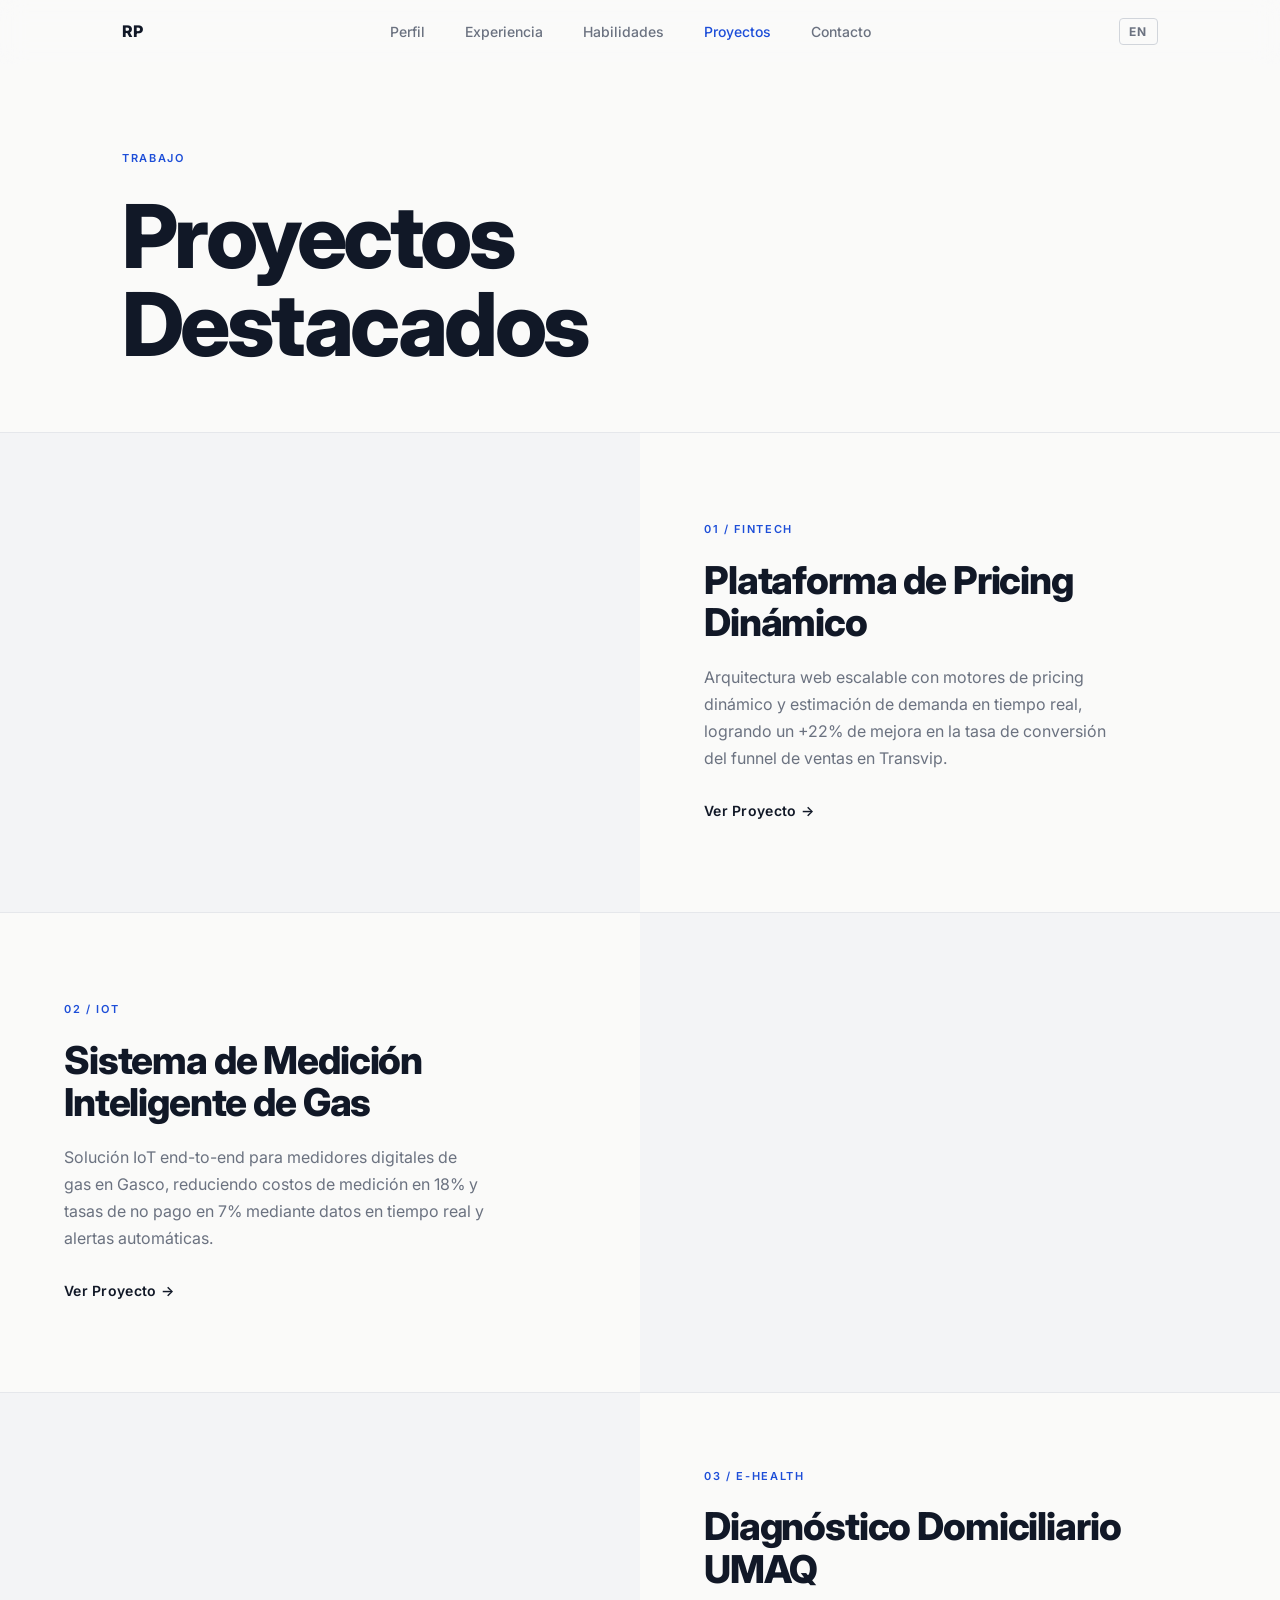
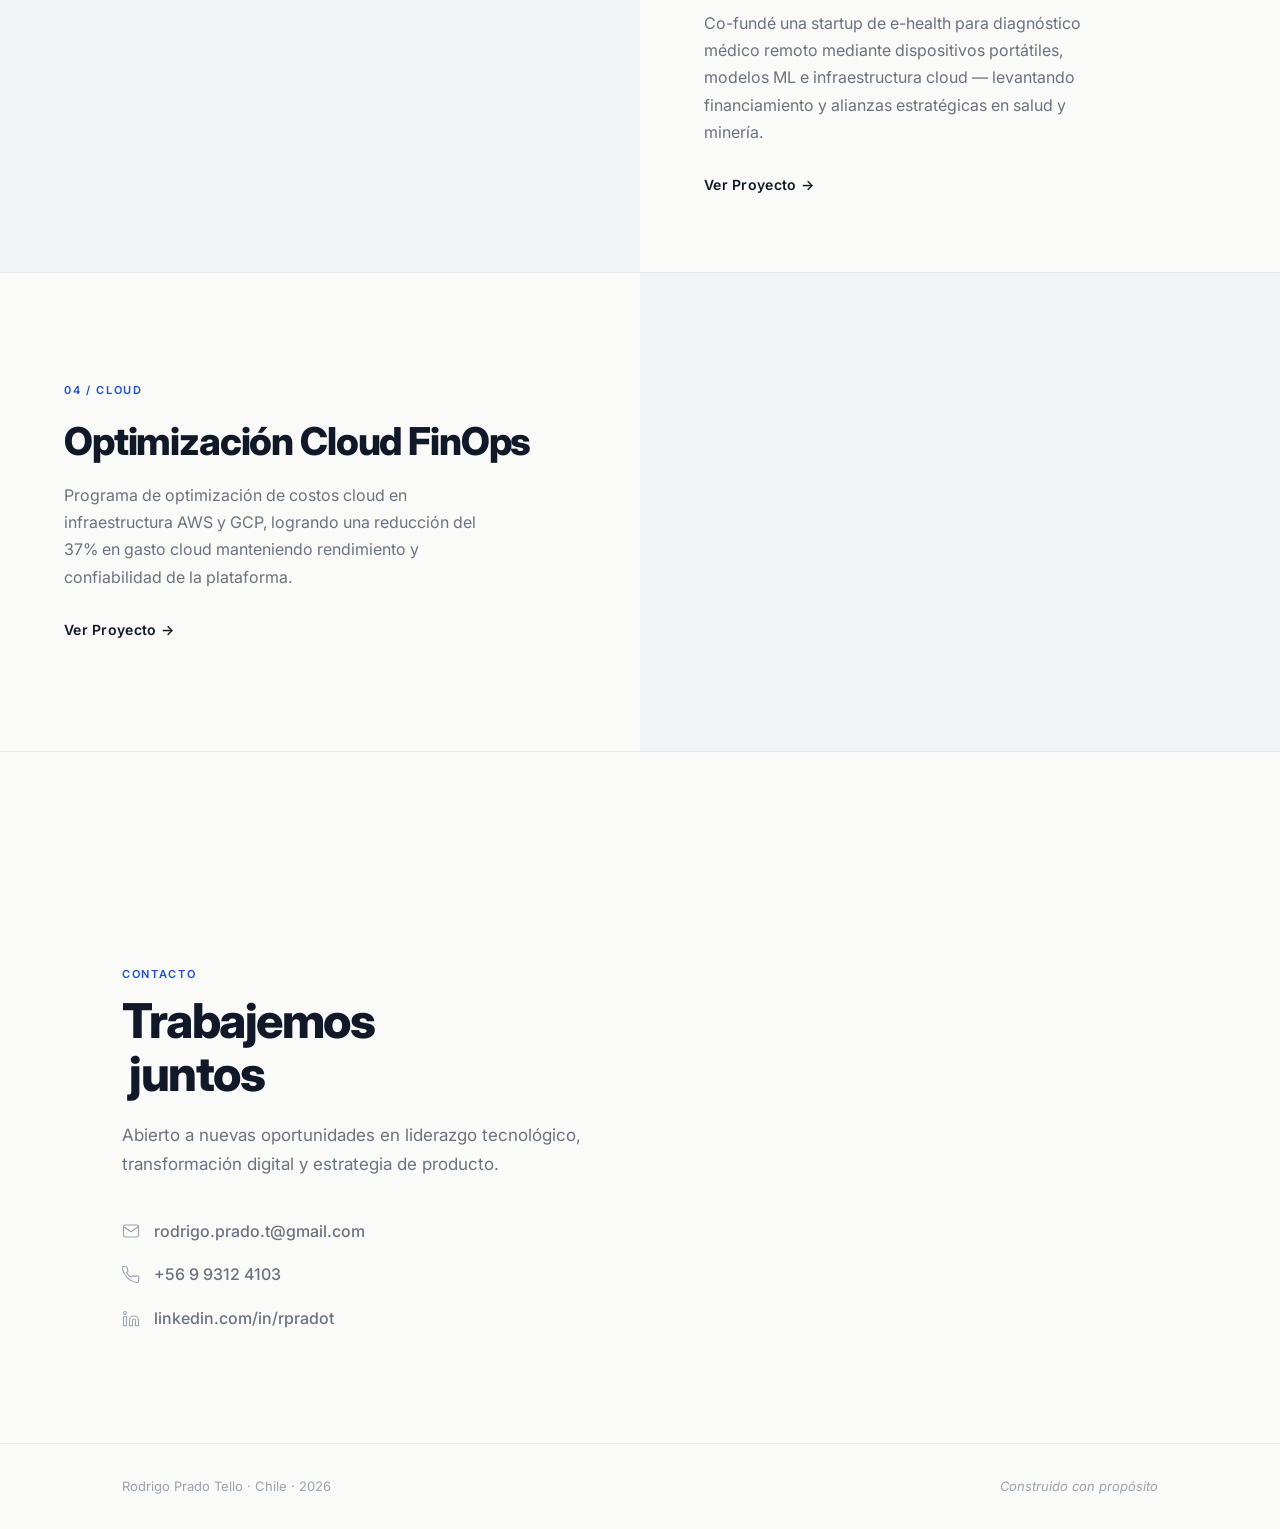
==== projects.html @ a09c3384 "Add proyecto_ruteo image to Dynamic Pricing Platform project Co-Authored-By: Claude Sonnet 4.6 <nore" ====
<!DOCTYPE html>
<html lang="es" data-lang="es">
<head>
  <meta charset="UTF-8" />
  <meta name="viewport" content="width=device-width, initial-scale=1.0" />
  <title>Projects — Rodrigo Prado</title>
  <meta name="description" content="Selected technology projects by Rodrigo Prado — CTO & Technology Leader." />
  <link rel="preconnect" href="https://fonts.googleapis.com" />
  <link rel="preconnect" href="https://fonts.gstatic.com" crossorigin />
  <link href="https://fonts.googleapis.com/css2?family=Inter:wght@300;400;500;600;700;800&display=swap" rel="stylesheet" />
  <link rel="stylesheet" href="style.css?v=2" />
</head>
<body>

  <!-- ── NAV ─────────────────────────────────────────────── -->
  <nav class="nav" id="nav">
    <div class="nav__inner">
      <a href="index.html" class="nav__logo">RP</a>
      <ul class="nav__links" id="navLinks">
        <li><a href="index.html#about"      class="nav__link t" data-key="nav_about">Perfil</a></li>
        <li><a href="index.html#experience" class="nav__link t" data-key="nav_exp">Experiencia</a></li>
        <li><a href="index.html#skills"     class="nav__link t" data-key="nav_skills">Habilidades</a></li>
        <li><a href="projects.html"         class="nav__link nav__link--active t" data-key="nav_projects">Proyectos</a></li>
        <li><a href="index.html#contact"    class="nav__link t" data-key="nav_contact">Contacto</a></li>
      </ul>
      <div class="nav__right">
        <button class="lang-toggle" id="langToggle" aria-label="Toggle language">ES</button>
        <button class="nav__burger" id="navBurger" aria-label="Menu" aria-expanded="false">
          <span></span><span></span><span></span>
        </button>
      </div>
    </div>
  </nav>

  <!-- ── PROJECTS HERO ────────────────────────────────────── -->
  <section class="projects-hero">
    <div class="container">
      <span class="section__label t" data-key="projects_label">Work</span>
      <h1 class="projects-hero__title t" data-key="projects_title">Selected<br>Projects</h1>
    </div>
  </section>

  <!-- ── PROJECTS LIST ─────────────────────────────────────── -->
  <section class="projects-list">

    <article class="project-item fade-in">
      <div class="project-item__image" style="background-image:url('proyecto_ruteo.jpg');background-size:cover;background-position:center;" aria-hidden="true"></div>
      <div class="project-item__content">
        <span class="project-item__meta">01 / <span class="t" data-key="proj1_cat">FINTECH</span></span>
        <h2 class="project-item__title t" data-key="proj1_title">Dynamic Pricing Platform</h2>
        <p class="project-item__desc t" data-key="proj1_desc">Scalable web architecture with real-time dynamic pricing and demand estimation engines, achieving a +22% improvement in sales funnel conversion at Transvip.</p>
        <a href="#" class="project-item__link t" data-key="proj_view">View Project →</a>
      </div>
    </article>

    <article class="project-item project-item--reverse fade-in">
      <div class="project-item__content">
        <span class="project-item__meta">02 / <span class="t" data-key="proj2_cat">IOT</span></span>
        <h2 class="project-item__title t" data-key="proj2_title">Smart Gas Metering System</h2>
        <p class="project-item__desc t" data-key="proj2_desc">End-to-end IoT solution for digital gas meters at Gasco, reducing measurement costs by 18% and non-payment rates by 7% through real-time data and automated alerting.</p>
        <a href="#" class="project-item__link t" data-key="proj_view">View Project →</a>
      </div>
      <div class="project-item__image" aria-hidden="true"></div>
    </article>

    <article class="project-item fade-in">
      <div class="project-item__image" aria-hidden="true"></div>
      <div class="project-item__content">
        <span class="project-item__meta">03 / <span class="t" data-key="proj3_cat">E-HEALTH</span></span>
        <h2 class="project-item__title t" data-key="proj3_title">UMAQ Home Diagnostics</h2>
        <p class="project-item__desc t" data-key="proj3_desc">Co-founded an e-health startup enabling remote medical diagnosis via portable devices, ML models, and cloud infrastructure — securing funding and strategic alliances in healthcare and mining.</p>
        <a href="#" class="project-item__link t" data-key="proj_view">View Project →</a>
      </div>
    </article>

    <article class="project-item project-item--reverse fade-in">
      <div class="project-item__content">
        <span class="project-item__meta">04 / <span class="t" data-key="proj4_cat">CLOUD</span></span>
        <h2 class="project-item__title t" data-key="proj4_title">FinOps Cloud Optimization</h2>
        <p class="project-item__desc t" data-key="proj4_desc">Cross-cloud cost optimization program across AWS and GCP infrastructure, delivering a 37% reduction in cloud spend while maintaining platform performance and reliability.</p>
        <a href="#" class="project-item__link t" data-key="proj_view">View Project →</a>
      </div>
      <div class="project-item__image" aria-hidden="true"></div>
    </article>

  </section>

  <!-- ── CONTACT CTA ────────────────────────────────────────── -->
  <section class="section contact" id="contact">
    <div class="container">
      <div class="contact__inner fade-in">
        <span class="section__label t" data-key="contact_label">Get in touch</span>
        <h2 class="section__title contact__title t" data-key="contact_title">Let's work<br>together</h2>
        <p class="contact__sub t" data-key="contact_sub">
          Open to new opportunities in technology leadership,<br>digital transformation, and product strategy.
        </p>
        <div class="contact__links">
          <a href="mailto:rodrigo.prado.t@gmail.com" class="contact__link">
            <svg xmlns="http://www.w3.org/2000/svg" viewBox="0 0 24 24" fill="none" stroke="currentColor" stroke-width="1.5" stroke-linecap="round" stroke-linejoin="round" aria-hidden="true"><path d="M4 4h16c1.1 0 2 .9 2 2v12c0 1.1-.9 2-2 2H4c-1.1 0-2-.9-2-2V6c0-1.1.9-2 2-2z"/><polyline points="22,6 12,13 2,6"/></svg>
            rodrigo.prado.t@gmail.com
          </a>
          <a href="tel:+56993124103" class="contact__link">
            <svg xmlns="http://www.w3.org/2000/svg" viewBox="0 0 24 24" fill="none" stroke="currentColor" stroke-width="1.5" stroke-linecap="round" stroke-linejoin="round" aria-hidden="true"><path d="M22 16.92v3a2 2 0 01-2.18 2 19.79 19.79 0 01-8.63-3.07A19.5 19.5 0 013.07 9.81a19.79 19.79 0 01-3.07-8.67A2 2 0 012 1h3a2 2 0 012 1.72c.127.96.361 1.903.7 2.81a2 2 0 01-.45 2.11L6.09 8.91a16 16 0 006 6l1.27-1.27a2 2 0 012.11-.45c.907.339 1.85.573 2.81.7A2 2 0 0122 16.92z"/></svg>
            +56 9 9312 4103
          </a>
          <a href="https://cl.linkedin.com/in/rpradot/" target="_blank" rel="noopener" class="contact__link">
            <svg xmlns="http://www.w3.org/2000/svg" viewBox="0 0 24 24" fill="none" stroke="currentColor" stroke-width="1.5" stroke-linecap="round" stroke-linejoin="round" aria-hidden="true"><path d="M16 8a6 6 0 016 6v7h-4v-7a2 2 0 00-2-2 2 2 0 00-2 2v7h-4v-7a6 6 0 016-6z"/><rect x="2" y="9" width="4" height="12"/><circle cx="4" cy="4" r="2"/></svg>
            linkedin.com/in/rpradot
          </a>
        </div>
      </div>
    </div>
  </section>

  <!-- ── FOOTER ────────────────────────────────────────────── -->
  <footer class="footer">
    <div class="container footer__inner">
      <span>Rodrigo Prado Tello &middot; Chile &middot; <span id="year"></span></span>
      <span class="footer__built t" data-key="footer_built">Built with purpose</span>
    </div>
  </footer>

  <script src="main.js"></script>
</body>
</html>
---- style.css ----
/* ─── RESET & BASE ───────────────────────────────────────── */
*,
*::before,
*::after {
  box-sizing: border-box;
  margin: 0;
  padding: 0;
}

:root {
  --bg: #FAFAF9;
  --bg-alt: #F3F4F6;
  --white: #FFFFFF;
  --text: #111827;
  --text-muted: #6B7280;
  --text-light: #9CA3AF;
  --accent: #1D4ED8;
  --accent-light: #EFF6FF;
  --border: #E5E7EB;
  --border-dark: #D1D5DB;

  --font: 'Inter', system-ui, -apple-system, sans-serif;
  --nav-h: 64px;

  --ease: cubic-bezier(0.4, 0, 0.2, 1);
}

html {
  scroll-behavior: smooth;
  font-size: 16px;
}

body {
  font-family: var(--font);
  background: var(--bg);
  color: var(--text);
  line-height: 1.6;
  -webkit-font-smoothing: antialiased;
  overflow-x: hidden;
}

a {
  text-decoration: none;
  color: inherit;
}

ul {
  list-style: none;
}

img {
  display: block;
  max-width: 100%;
}

/* ─── TYPOGRAPHY ─────────────────────────────────────────── */
.section__label {
  display: inline-block;
  font-size: 0.6875rem;
  font-weight: 600;
  letter-spacing: 0.15em;
  text-transform: uppercase;
  color: var(--accent);
  margin-bottom: 0.75rem;
}

.section__title {
  font-size: clamp(2rem, 4vw, 3rem);
  font-weight: 800;
  line-height: 1.1;
  letter-spacing: -0.03em;
  color: var(--text);
}

.section__header {
  margin-bottom: 4rem;
}

/* ─── LAYOUT ─────────────────────────────────────────────── */
.container {
  max-width: 1100px;
  margin: 0 auto;
  padding: 0 2rem;
}

.section {
  padding: 7rem 0;
}

/* ─── NAV ────────────────────────────────────────────────── */
.nav {
  position: fixed;
  top: 0;
  left: 0;
  right: 0;
  z-index: 100;
  height: var(--nav-h);
  background: rgba(250, 250, 249, 0.85);
  backdrop-filter: blur(12px);
  -webkit-backdrop-filter: blur(12px);
  border-bottom: 1px solid transparent;
  transition: border-color 0.3s var(--ease), box-shadow 0.3s var(--ease);
}

.nav.scrolled {
  border-color: var(--border);
  box-shadow: 0 1px 16px rgba(0, 0, 0, 0.05);
}

.nav__inner {
  max-width: 1100px;
  margin: 0 auto;
  padding: 0 2rem;
  height: 100%;
  display: flex;
  align-items: center;
  justify-content: space-between;
  gap: 2rem;
}

.nav__logo {
  font-size: 1rem;
  font-weight: 800;
  letter-spacing: -0.02em;
  color: var(--text);
  flex-shrink: 0;
}

.nav__links {
  display: flex;
  align-items: center;
  gap: 2.5rem;
}

.nav__link {
  font-size: 0.875rem;
  font-weight: 500;
  color: var(--text-muted);
  transition: color 0.2s;
  position: relative;
}

.nav__link::after {
  content: '';
  position: absolute;
  bottom: -2px;
  left: 0;
  right: 0;
  height: 1.5px;
  background: var(--accent);
  transform: scaleX(0);
  transform-origin: left;
  transition: transform 0.25s var(--ease);
}

.nav__link:hover {
  color: var(--text);
}

.nav__link:hover::after {
  transform: scaleX(1);
}

.nav__right {
  display: flex;
  align-items: center;
  gap: 0.75rem;
  flex-shrink: 0;
}

.lang-toggle {
  font-family: var(--font);
  font-size: 0.75rem;
  font-weight: 700;
  letter-spacing: 0.08em;
  color: var(--text-muted);
  background: none;
  border: 1.5px solid var(--border-dark);
  border-radius: 4px;
  padding: 0.3rem 0.6rem;
  cursor: pointer;
  transition: all 0.2s;
}

.lang-toggle:hover {
  color: var(--accent);
  border-color: var(--accent);
  background: var(--accent-light);
}

.nav__burger {
  display: none;
  flex-direction: column;
  justify-content: center;
  gap: 5px;
  width: 32px;
  height: 32px;
  background: none;
  border: none;
  cursor: pointer;
  padding: 4px;
}

.nav__burger span {
  display: block;
  height: 1.5px;
  background: var(--text);
  border-radius: 2px;
  transition: all 0.25s var(--ease);
}

.nav__burger.open span:nth-child(1) {
  transform: translateY(6.5px) rotate(45deg);
}

.nav__burger.open span:nth-child(2) {
  opacity: 0;
  transform: scaleX(0);
}

.nav__burger.open span:nth-child(3) {
  transform: translateY(-6.5px) rotate(-45deg);
}

/* ─── HERO ───────────────────────────────────────────────── */
.hero {
  min-height: 100dvh;
  display: flex;
  flex-direction: column;
  justify-content: center;
  padding: calc(var(--nav-h) + 4rem) 2rem 4rem;
  max-width: 1100px;
  margin: 0 auto;
  position: relative;
}

.hero__inner {
  display: grid;
  grid-template-columns: 1fr 340px;
  gap: 5rem;
  align-items: start;
  width: 100%;
}

.hero__photo {
  animation: fadeUp 0.8s var(--ease) 0.15s both;
}

.hero__photo img {
  width: 100%;
  aspect-ratio: 3 / 4;
  object-fit: cover;
  border-radius: 4px;
  box-shadow: 0 24px 56px rgba(0, 0, 0, 0.10), 0 4px 16px rgba(0, 0, 0, 0.06);
  border: 1px solid rgba(0, 0, 0, 0.06);
}

.hero__eyebrow {
  font-size: 0.75rem;
  font-weight: 600;
  letter-spacing: 0.15em;
  text-transform: uppercase;
  color: var(--text-muted);
  margin-bottom: 1.5rem;
  animation: fadeUp 0.8s var(--ease) 0.1s both;
}

.hero__name {
  font-size: clamp(4rem, 12vw, 9rem);
  font-weight: 800;
  line-height: 0.92;
  letter-spacing: -0.04em;
  color: var(--text);
  margin-bottom: 1.75rem;
  animation: fadeUp 0.8s var(--ease) 0.2s both;
}

.hero__subtitle {
  font-size: clamp(1rem, 2vw, 1.25rem);
  font-weight: 400;
  color: var(--text-muted);
  margin-bottom: 1.75rem;
  min-height: 1.75em;
  animation: fadeUp 0.8s var(--ease) 0.3s both;
}

.cursor {
  display: inline-block;
  color: var(--accent);
  animation: blink 1s step-end infinite;
  font-weight: 300;
}

.hero__bio {
  max-width: 560px;
  font-size: 1.0625rem;
  line-height: 1.7;
  color: var(--text-muted);
  margin-bottom: 2.5rem;
  animation: fadeUp 0.8s var(--ease) 0.4s both;
}

.hero__ctas {
  display: flex;
  gap: 1rem;
  flex-wrap: wrap;
  animation: fadeUp 0.8s var(--ease) 0.5s both;
}

.hero__scroll {
  position: absolute;
  bottom: 2.5rem;
  left: 0;
  display: flex;
  flex-direction: column;
  align-items: center;
  gap: 0.5rem;
  animation: fadeUp 0.8s var(--ease) 0.8s both;
}

.hero__scroll-line {
  width: 1px;
  height: 60px;
  background: linear-gradient(to bottom, var(--border-dark), transparent);
}

/* ─── BUTTONS ────────────────────────────────────────────── */
.btn {
  display: inline-flex;
  align-items: center;
  gap: 0.5rem;
  padding: 0.8125rem 1.75rem;
  border-radius: 6px;
  font-size: 0.9375rem;
  font-weight: 600;
  letter-spacing: -0.01em;
  transition: all 0.2s var(--ease);
  white-space: nowrap;
}

.btn--primary {
  background: var(--text);
  color: var(--white);
}

.btn--primary:hover {
  background: var(--accent);
  transform: translateY(-1px);
  box-shadow: 0 8px 24px rgba(29, 78, 216, 0.2);
}

.btn--secondary {
  background: transparent;
  color: var(--text);
  border: 1.5px solid var(--border-dark);
}

.btn--secondary:hover {
  border-color: var(--text);
  transform: translateY(-1px);
}

/* ─── ABOUT ──────────────────────────────────────────────── */
.about {
  background: var(--white);
}

.about .section__label {
  display: block;
  margin-bottom: 1.5rem;
}

.about__grid {
  display: grid;
  grid-template-columns: 1fr 1.6fr;
  gap: 5rem;
  align-items: start;
}

.about__text {
  font-size: 1.0625rem;
  line-height: 1.75;
  color: var(--text-muted);
  margin-bottom: 3rem;
}

.about__stats {
  display: grid;
  grid-template-columns: 1fr 1fr;
  gap: 2rem 3rem;
}

.stat__number {
  display: block;
  font-size: 2.5rem;
  font-weight: 800;
  letter-spacing: -0.04em;
  color: var(--text);
  line-height: 1;
  margin-bottom: 0.35rem;
}

.stat__label {
  font-size: 0.8125rem;
  color: var(--text-muted);
  font-weight: 500;
}

/* ─── EXPERIENCE ─────────────────────────────────────────── */
.experience {
  background: var(--bg);
}

.timeline__item {
  display: grid;
  grid-template-columns: 130px 28px 1fr;
  gap: 0 1.5rem;
  padding-bottom: 3rem;
  align-items: start;
}

.timeline__item:last-child {
  padding-bottom: 0;
}

/* The centre column — holds the dot and the connecting line */
.timeline__dot {
  display: flex;
  flex-direction: column;
  align-items: center;
  align-self: stretch;
  /* stretch to full row height */
}

/* The dot itself, aligned with the first line of the date */
.timeline__dot::before {
  content: '';
  width: 9px;
  height: 9px;
  border-radius: 50%;
  background: var(--white);
  border: 2px solid var(--border-dark);
  flex-shrink: 0;
  margin-top: 10px;
}

/* The vertical connector line below the dot */
.timeline__dot::after {
  content: '';
  flex: 1;
  width: 1px;
  background: var(--border);
  margin-top: 5px;
  /* extend through the padding-bottom of the item */
  margin-bottom: calc(-3rem - 1px);
}

.timeline__item:last-child .timeline__dot::after {
  display: none;
}

.timeline__meta {
  text-align: right;
}

.timeline__date {
  font-size: 0.75rem;
  font-weight: 600;
  line-height: 1;
  color: var(--text-light);
  letter-spacing: 0.02em;
}

.timeline__company {
  font-size: 1.125rem;
  font-weight: 700;
  color: var(--text);
  margin-bottom: 0.25rem;
  letter-spacing: -0.02em;
}

.timeline__role {
  font-size: 0.875rem;
  font-weight: 500;
  color: var(--accent);
  margin-bottom: 1rem;
}

.timeline__achievements {
  display: flex;
  flex-direction: column;
  gap: 0.5rem;
}

.timeline__achievements li {
  font-size: 0.9375rem;
  color: var(--text-muted);
  line-height: 1.6;
  padding-left: 1rem;
  position: relative;
}

.timeline__achievements li::before {
  content: '—';
  position: absolute;
  left: 0;
  color: var(--border-dark);
  font-weight: 300;
}

.timeline__achievements li strong {
  color: var(--text);
  font-weight: 600;
}

/* ─── SKILLS ─────────────────────────────────────────────── */
.skills {
  background: var(--white);
}

.skills__grid {
  display: grid;
  grid-template-columns: 1fr 1fr;
  gap: 5rem;
}

.skills__col-title {
  font-size: 0.6875rem;
  font-weight: 700;
  letter-spacing: 0.12em;
  text-transform: uppercase;
  color: var(--text-muted);
  margin-bottom: 1.5rem;
}

.skills__list {
  display: flex;
  flex-direction: column;
  gap: 0.875rem;
}

.skills__list li {
  font-size: 0.9375rem;
  color: var(--text-muted);
  padding-left: 1.25rem;
  position: relative;
  line-height: 1.5;
}

.skills__list li::before {
  content: '';
  position: absolute;
  left: 0;
  top: 0.6em;
  width: 6px;
  height: 6px;
  border-radius: 50%;
  background: var(--accent);
  opacity: 0.5;
}

.tech__badges {
  display: flex;
  flex-wrap: wrap;
  gap: 0.625rem;
  margin-bottom: 0.5rem;
}

.badge {
  display: inline-block;
  padding: 0.375rem 0.875rem;
  background: var(--accent-light);
  color: var(--accent);
  font-size: 0.8125rem;
  font-weight: 600;
  border-radius: 100px;
  letter-spacing: -0.01em;
  border: 1px solid rgba(29, 78, 216, 0.12);
  transition: all 0.2s;
}

.badge:hover {
  background: var(--accent);
  color: var(--white);
}

/* Education */
.edu__list {
  display: flex;
  flex-direction: column;
  gap: 1.5rem;
}

.edu__list li {
  display: flex;
  gap: 1.25rem;
  align-items: flex-start;
}

.edu__year {
  font-size: 0.75rem;
  font-weight: 700;
  color: var(--text-light);
  letter-spacing: 0.02em;
  flex-shrink: 0;
  padding-top: 2px;
  min-width: 32px;
}

.edu__details {
  display: flex;
  flex-direction: column;
  gap: 0.2rem;
}

.edu__deg {
  font-size: 0.9375rem;
  font-weight: 600;
  color: var(--text);
  line-height: 1.4;
}

.edu__school {
  font-size: 0.8125rem;
  color: var(--text-muted);
}

/* ─── CONTACT ────────────────────────────────────────────── */
.contact {
  background: var(--bg);
}

.contact__inner {
  max-width: 680px;
}

.contact__title {
  margin-bottom: 1.25rem;
}

[data-lang="es"] .contact__title {
  padding-left: 0.15em;
  text-indent: -0.15em;
}

.contact__sub {
  font-size: 1.0625rem;
  color: var(--text-muted);
  line-height: 1.7;
  margin-bottom: 2.5rem;
}

.contact__links {
  display: flex;
  flex-direction: column;
  gap: 1.125rem;
}

.contact__link {
  display: inline-flex;
  align-items: center;
  gap: 0.875rem;
  font-size: 1rem;
  font-weight: 500;
  color: var(--text-muted);
  transition: color 0.2s;
  width: fit-content;
}

.contact__link svg {
  width: 18px;
  height: 18px;
  flex-shrink: 0;
  color: var(--text-light);
  transition: color 0.2s;
}

.contact__link:hover {
  color: var(--text);
}

.contact__link:hover svg {
  color: var(--accent);
}

/* ─── FOOTER ─────────────────────────────────────────────── */
.footer {
  padding: 2rem 0;
  border-top: 1px solid var(--border);
}

.footer__inner {
  display: flex;
  justify-content: space-between;
  align-items: center;
  font-size: 0.8125rem;
  color: var(--text-light);
}

.footer__built {
  font-style: italic;
}

/* ─── NAV ACTIVE ─────────────────────────────────────────── */
.nav__link--active {
  color: var(--accent);
}

/* ─── PROJECTS PAGE ──────────────────────────────────────── */
.projects-hero {
  padding: calc(var(--nav-h) + 5rem) 0 4rem;
}

.projects-hero__title {
  font-size: clamp(3rem, 7vw, 5.5rem);
  font-weight: 800;
  line-height: 1.0;
  letter-spacing: -0.04em;
  color: var(--text);
  margin-top: 0.75rem;
}

.projects-list {
  padding-bottom: 6rem;
}

.project-item {
  display: grid;
  grid-template-columns: 1fr 1fr;
  gap: 0;
  border-top: 1px solid var(--border);
  min-height: 480px;
}

.project-item:last-child {
  border-bottom: 1px solid var(--border);
}


.project-item__image {
  background: var(--bg-alt);
  min-height: 360px;
}

.project-item__content {
  padding: 4rem;
  display: flex;
  flex-direction: column;
  justify-content: center;
  gap: 1.25rem;
}

.project-item__meta {
  font-size: 0.6875rem;
  font-weight: 600;
  letter-spacing: 0.15em;
  text-transform: uppercase;
  color: var(--accent);
}

.project-item__title {
  font-size: clamp(1.75rem, 3vw, 2.5rem);
  font-weight: 800;
  line-height: 1.1;
  letter-spacing: -0.03em;
  color: var(--text);
}

.project-item__desc {
  font-size: 1rem;
  color: var(--text-muted);
  line-height: 1.7;
  max-width: 42ch;
}

.project-item__link {
  display: inline-flex;
  align-items: center;
  font-size: 0.875rem;
  font-weight: 600;
  letter-spacing: 0.02em;
  color: var(--text);
  transition: color 0.2s var(--ease), gap 0.2s var(--ease);
  gap: 0.25rem;
  width: fit-content;
  margin-top: 0.5rem;
}

.project-item__link:hover {
  color: var(--accent);
}

@media (max-width: 900px) {
  .project-item {
    grid-template-columns: 1fr;
    min-height: unset;
  }

  .project-item__image {
    min-height: 260px;
    order: -1;
  }

  .project-item__content {
    padding: 2.5rem 2rem;
  }

  .projects-hero {
    padding: calc(var(--nav-h) + 3rem) 0 2.5rem;
  }
}

/* ─── ANIMATIONS ─────────────────────────────────────────── */
@keyframes fadeUp {
  from {
    opacity: 0;
    transform: translateY(20px);
  }

  to {
    opacity: 1;
    transform: translateY(0);
  }
}

@keyframes blink {

  0%,
  100% {
    opacity: 1;
  }

  50% {
    opacity: 0;
  }
}

.fade-in {
  opacity: 0;
  transform: translateY(24px);
  transition: opacity 0.7s var(--ease), transform 0.7s var(--ease);
}

.fade-in.visible {
  opacity: 1;
  transform: translateY(0);
}

/* Stagger siblings */
.about__stats .stat.visible:nth-child(1) {
  transition-delay: 0.05s;
}

.about__stats .stat.visible:nth-child(2) {
  transition-delay: 0.12s;
}

.about__stats .stat.visible:nth-child(3) {
  transition-delay: 0.19s;
}

.about__stats .stat.visible:nth-child(4) {
  transition-delay: 0.26s;
}

/* ─── RESPONSIVE ─────────────────────────────────────────── */
@media (max-width: 900px) {
  .hero__inner {
    grid-template-columns: 1fr;
    gap: 2.5rem;
  }

  .hero__photo {
    order: -1;
    display: flex;
    justify-content: center;
  }

  .hero__photo img {
    width: 140px;
    aspect-ratio: 0.8;
    border-radius: 50%;
  }

  .nav__links {
    display: none;
  }

  .nav__burger {
    display: flex;
  }

  .nav__links.open {
    display: flex;
    flex-direction: column;
    position: fixed;
    top: var(--nav-h);
    left: 0;
    right: 0;
    background: var(--bg);
    border-bottom: 1px solid var(--border);
    padding: 1.5rem 2rem 2rem;
    gap: 1.5rem;
    box-shadow: 0 8px 32px rgba(0, 0, 0, 0.06);
    z-index: 99;
  }

  .nav__link {
    font-size: 1rem;
  }

  .about__grid {
    grid-template-columns: 1fr;
    gap: 2.5rem;
  }

  .about__stats {
    grid-template-columns: 1fr 1fr;
  }

  .timeline__item {
    grid-template-columns: 20px 1fr;
    grid-template-areas:
      "dot meta"
      "dot body";
    gap: 0.25rem 1rem;
  }

  .timeline__meta {
    grid-area: meta;
    text-align: left;
    align-self: start;
  }

  /* Keep dot visible and use grid area so it spans both rows */
  .timeline__dot {
    grid-area: dot;
    display: flex;
    align-self: stretch;
  }

  /* On mobile, dot aligns with small date text — reset desktop offset */
  .timeline__dot::before {
    margin-top: 10px;
  }

  .timeline__body {
    grid-area: body;
  }

  .skills__grid {
    grid-template-columns: 1fr;
    gap: 3rem;
  }

  .section {
    padding: 5rem 0;
  }
}

@media (max-width: 580px) {
  .hero__name {
    font-size: clamp(3.5rem, 16vw, 5rem);
  }

  .hero__ctas {
    flex-direction: column;
  }

  .btn {
    width: 100%;
    justify-content: center;
  }

  .about__stats {
    grid-template-columns: 1fr 1fr;
    gap: 1.5rem;
  }

  .footer__inner {
    flex-direction: column;
    gap: 0.5rem;
    text-align: center;
  }
}
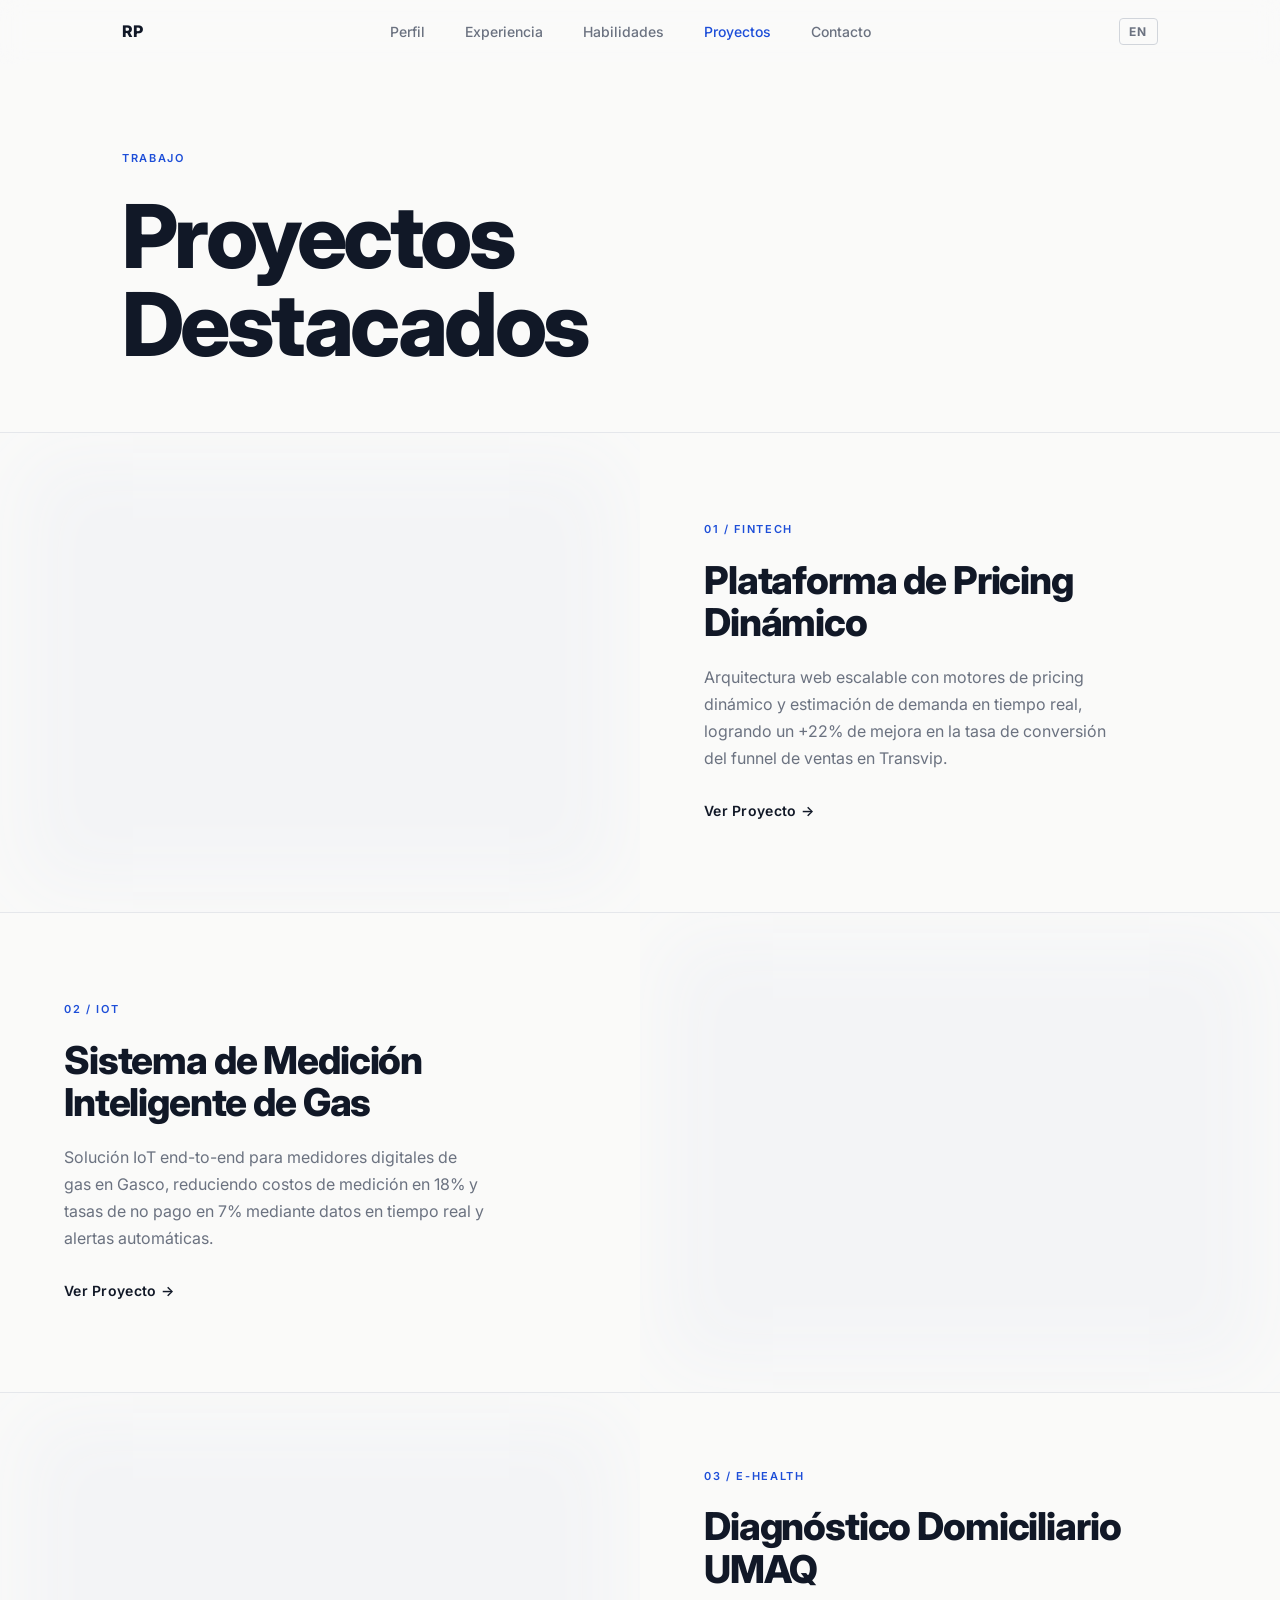
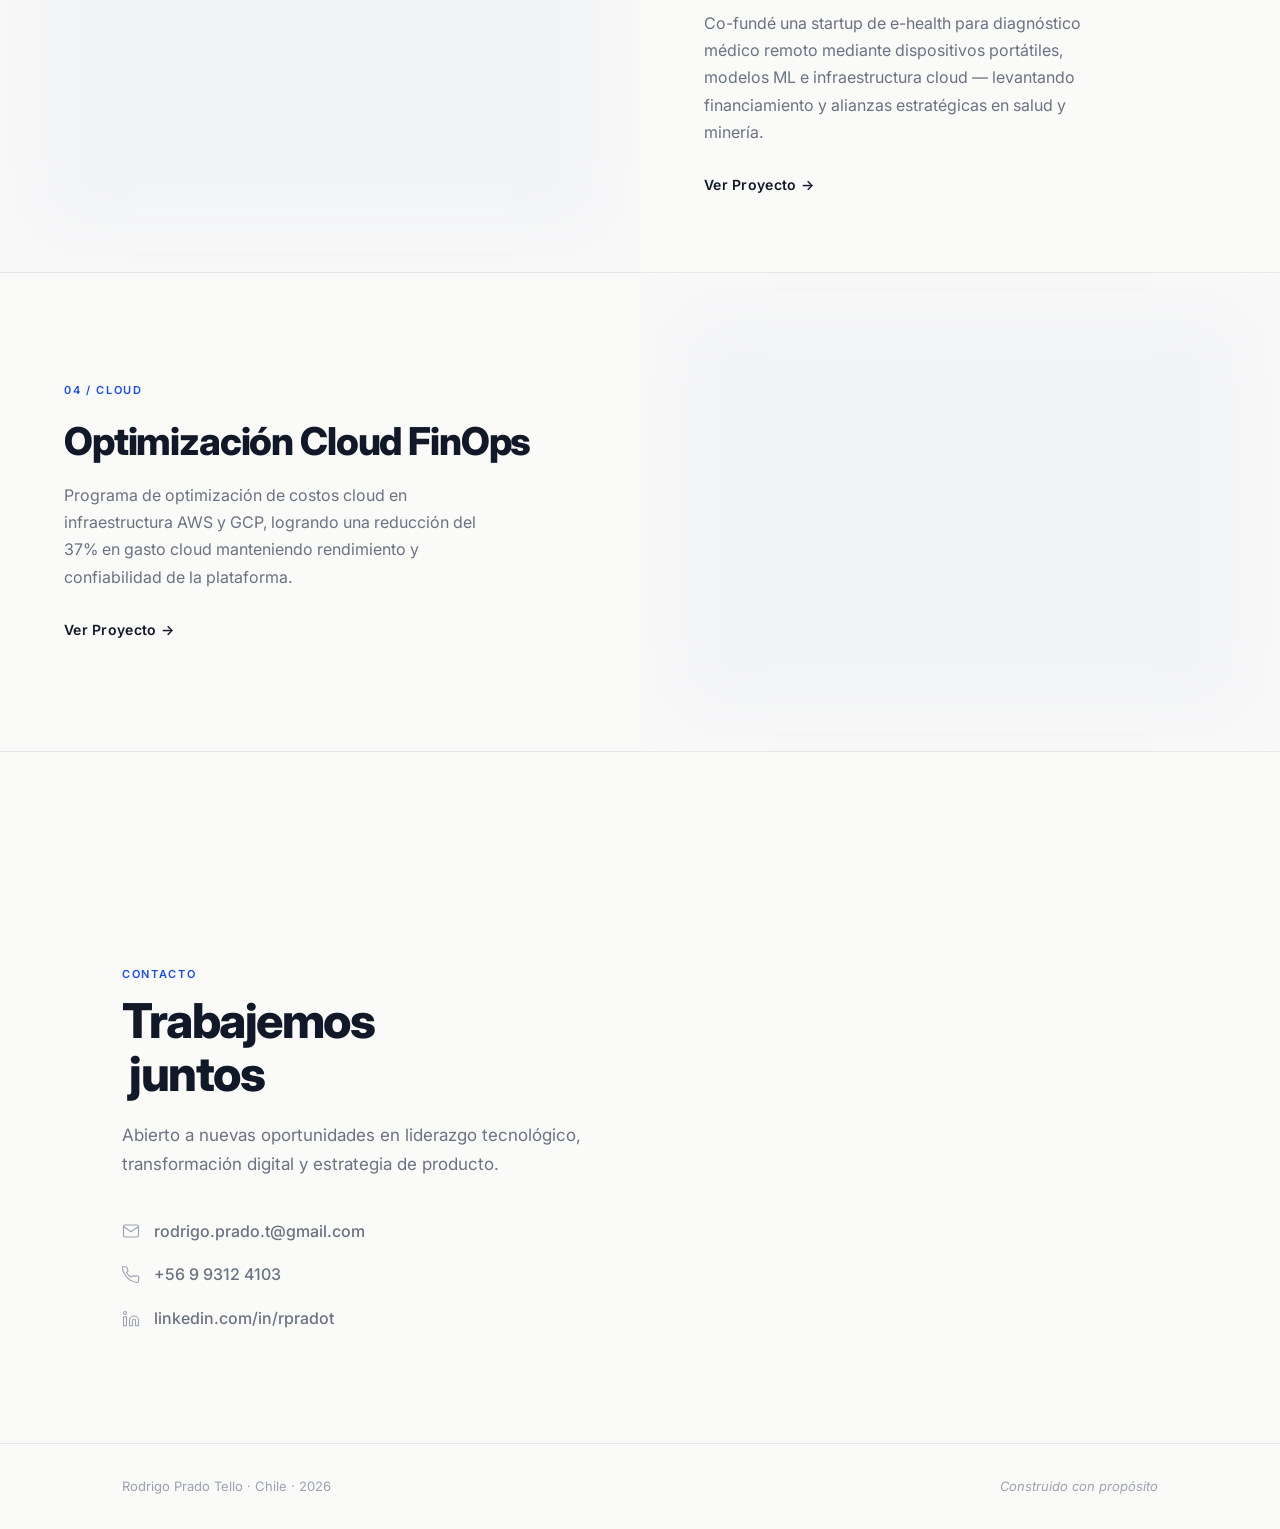
==== commit d881f88a: "Add minimalist vignette frame effect to project images Inset box-shadow using --bg color creates a s" ====
--- a/projects.html
+++ b/projects.html
@@ -8,7 +8,7 @@
   <link rel="preconnect" href="https://fonts.googleapis.com" />
   <link rel="preconnect" href="https://fonts.gstatic.com" crossorigin />
   <link href="https://fonts.googleapis.com/css2?family=Inter:wght@300;400;500;600;700;800&display=swap" rel="stylesheet" />
-  <link rel="stylesheet" href="style.css?v=2" />
+  <link rel="stylesheet" href="style.css?v=3" />
 </head>
 <body>
 
--- a/style.css
+++ b/style.css
@@ -740,6 +740,15 @@
 .project-item__image {
   background: var(--bg-alt);
   min-height: 360px;
+  position: relative;
+}
+
+.project-item__image::after {
+  content: '';
+  position: absolute;
+  inset: 0;
+  box-shadow: inset 0 0 80px 20px var(--bg);
+  pointer-events: none;
 }
 
 .project-item__content {
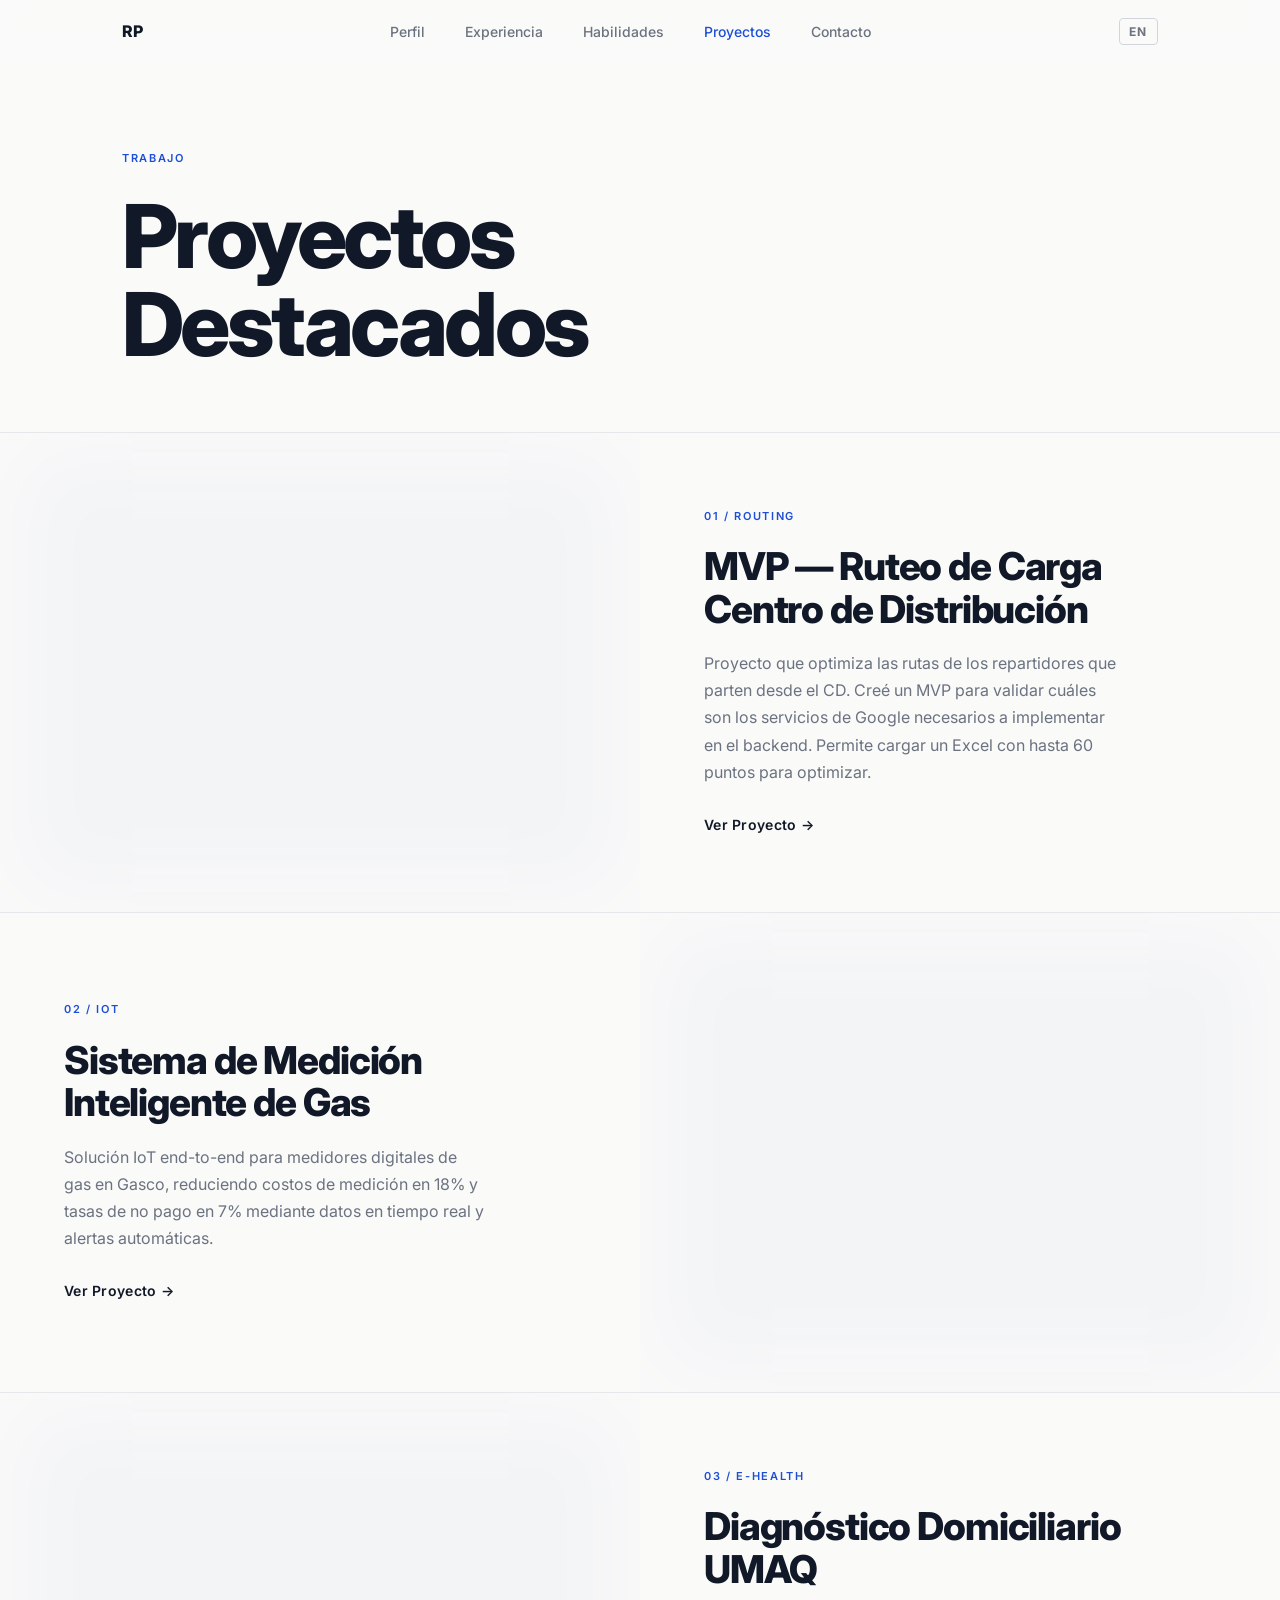
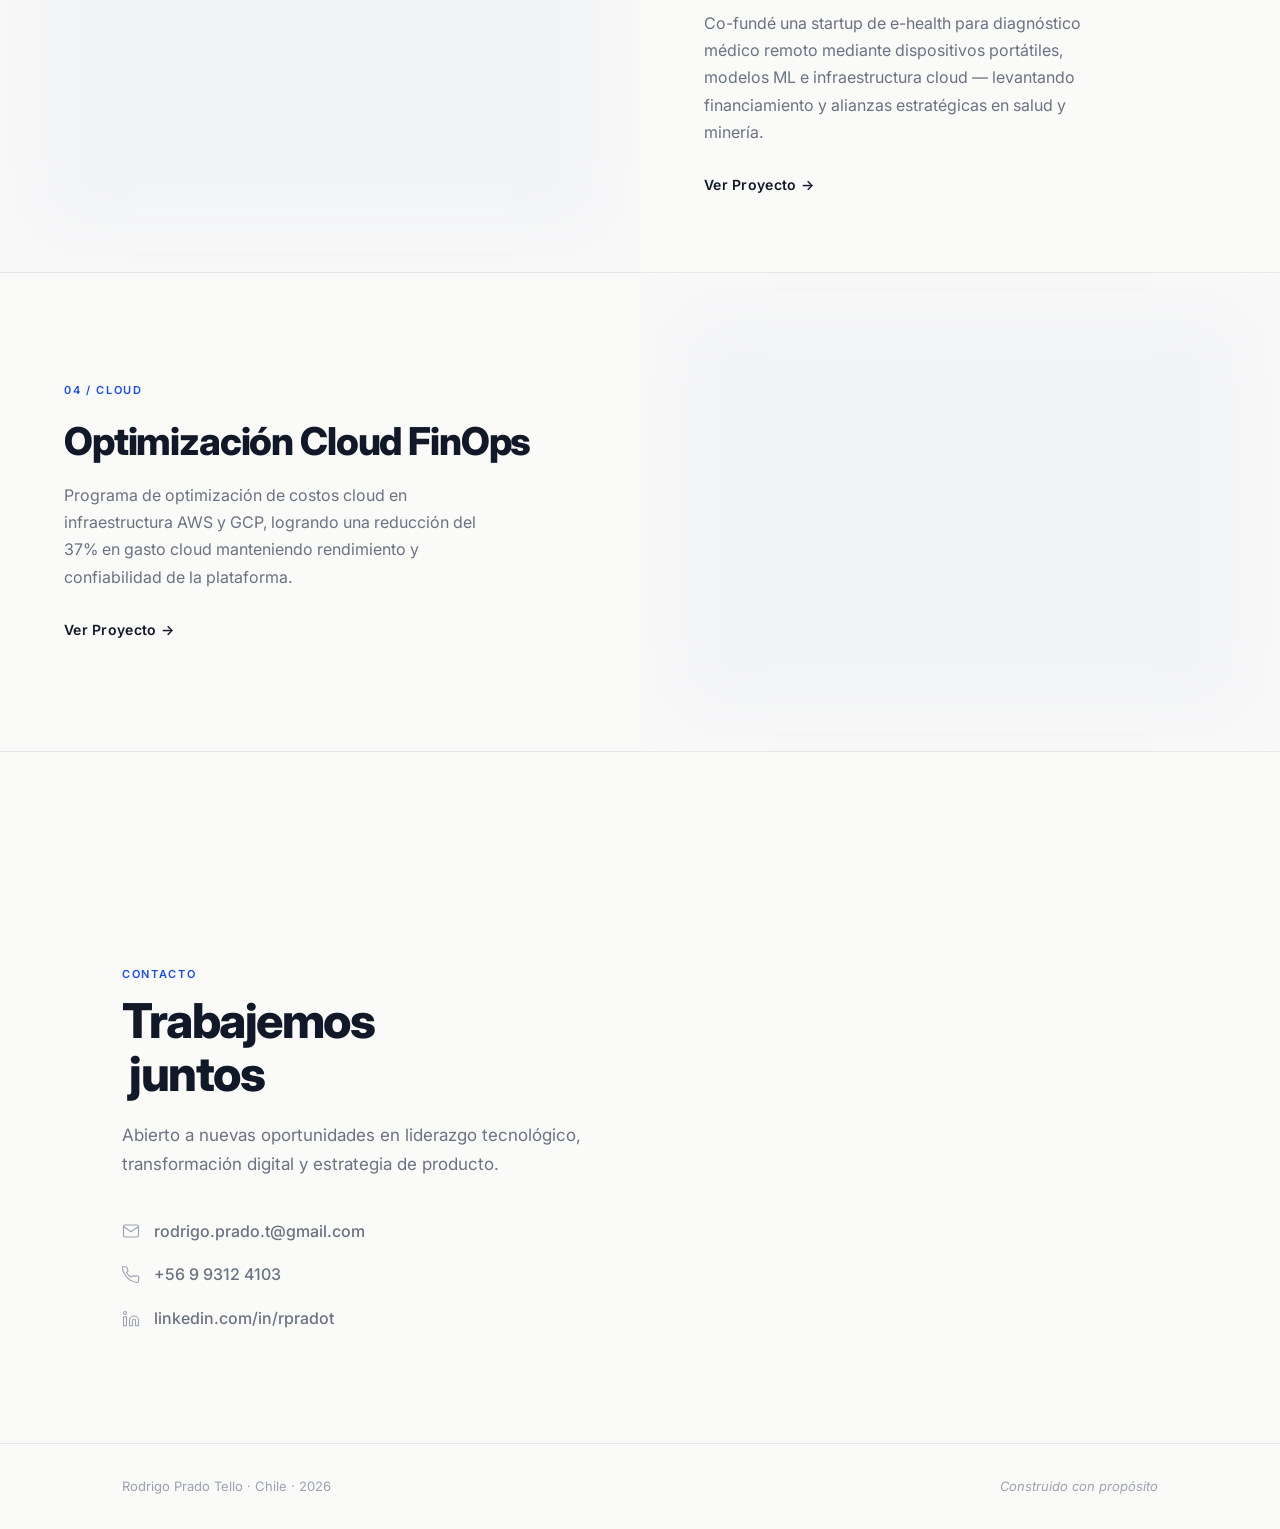
==== commit 47301ca0: "Format projects.html whitespace cleanup (IDE auto-format) Co-Authored-By: Claude Sonnet 4.6 <noreply" ====
--- a/projects.html
+++ b/projects.html
@@ -1,5 +1,6 @@
 <!DOCTYPE html>
 <html lang="es" data-lang="es">
+
 <head>
   <meta charset="UTF-8" />
   <meta name="viewport" content="width=device-width, initial-scale=1.0" />
@@ -7,9 +8,11 @@
   <meta name="description" content="Selected technology projects by Rodrigo Prado — CTO & Technology Leader." />
   <link rel="preconnect" href="https://fonts.googleapis.com" />
   <link rel="preconnect" href="https://fonts.gstatic.com" crossorigin />
-  <link href="https://fonts.googleapis.com/css2?family=Inter:wght@300;400;500;600;700;800&display=swap" rel="stylesheet" />
+  <link href="https://fonts.googleapis.com/css2?family=Inter:wght@300;400;500;600;700;800&display=swap"
+    rel="stylesheet" />
   <link rel="stylesheet" href="style.css?v=3" />
 </head>
+
 <body>
 
   <!-- ── NAV ─────────────────────────────────────────────── -->
@@ -17,11 +20,11 @@
     <div class="nav__inner">
       <a href="index.html" class="nav__logo">RP</a>
       <ul class="nav__links" id="navLinks">
-        <li><a href="index.html#about"      class="nav__link t" data-key="nav_about">Perfil</a></li>
+        <li><a href="index.html#about" class="nav__link t" data-key="nav_about">Perfil</a></li>
         <li><a href="index.html#experience" class="nav__link t" data-key="nav_exp">Experiencia</a></li>
-        <li><a href="index.html#skills"     class="nav__link t" data-key="nav_skills">Habilidades</a></li>
-        <li><a href="projects.html"         class="nav__link nav__link--active t" data-key="nav_projects">Proyectos</a></li>
-        <li><a href="index.html#contact"    class="nav__link t" data-key="nav_contact">Contacto</a></li>
+        <li><a href="index.html#skills" class="nav__link t" data-key="nav_skills">Habilidades</a></li>
+        <li><a href="projects.html" class="nav__link nav__link--active t" data-key="nav_projects">Proyectos</a></li>
+        <li><a href="index.html#contact" class="nav__link t" data-key="nav_contact">Contacto</a></li>
       </ul>
       <div class="nav__right">
         <button class="lang-toggle" id="langToggle" aria-label="Toggle language">ES</button>
@@ -44,11 +47,14 @@
   <section class="projects-list">
 
     <article class="project-item fade-in">
-      <div class="project-item__image" style="background-image:url('proyecto_ruteo.jpg');background-size:cover;background-position:center;" aria-hidden="true"></div>
+      <div class="project-item__image"
+        style="background-image:url('proyecto_ruteo.jpg');background-size:cover;background-position:center;"
+        aria-hidden="true"></div>
       <div class="project-item__content">
         <span class="project-item__meta">01 / <span class="t" data-key="proj1_cat">FINTECH</span></span>
         <h2 class="project-item__title t" data-key="proj1_title">Dynamic Pricing Platform</h2>
-        <p class="project-item__desc t" data-key="proj1_desc">Scalable web architecture with real-time dynamic pricing and demand estimation engines, achieving a +22% improvement in sales funnel conversion at Transvip.</p>
+        <p class="project-item__desc t" data-key="proj1_desc">Scalable web architecture with real-time dynamic pricing
+          and demand estimation engines, achieving a +22% improvement in sales funnel conversion at Transvip.</p>
         <a href="#" class="project-item__link t" data-key="proj_view">View Project →</a>
       </div>
     </article>
@@ -57,7 +63,9 @@
       <div class="project-item__content">
         <span class="project-item__meta">02 / <span class="t" data-key="proj2_cat">IOT</span></span>
         <h2 class="project-item__title t" data-key="proj2_title">Smart Gas Metering System</h2>
-        <p class="project-item__desc t" data-key="proj2_desc">End-to-end IoT solution for digital gas meters at Gasco, reducing measurement costs by 18% and non-payment rates by 7% through real-time data and automated alerting.</p>
+        <p class="project-item__desc t" data-key="proj2_desc">End-to-end IoT solution for digital gas meters at Gasco,
+          reducing measurement costs by 18% and non-payment rates by 7% through real-time data and automated alerting.
+        </p>
         <a href="#" class="project-item__link t" data-key="proj_view">View Project →</a>
       </div>
       <div class="project-item__image" aria-hidden="true"></div>
@@ -68,7 +76,9 @@
       <div class="project-item__content">
         <span class="project-item__meta">03 / <span class="t" data-key="proj3_cat">E-HEALTH</span></span>
         <h2 class="project-item__title t" data-key="proj3_title">UMAQ Home Diagnostics</h2>
-        <p class="project-item__desc t" data-key="proj3_desc">Co-founded an e-health startup enabling remote medical diagnosis via portable devices, ML models, and cloud infrastructure — securing funding and strategic alliances in healthcare and mining.</p>
+        <p class="project-item__desc t" data-key="proj3_desc">Co-founded an e-health startup enabling remote medical
+          diagnosis via portable devices, ML models, and cloud infrastructure — securing funding and strategic alliances
+          in healthcare and mining.</p>
         <a href="#" class="project-item__link t" data-key="proj_view">View Project →</a>
       </div>
     </article>
@@ -77,7 +87,9 @@
       <div class="project-item__content">
         <span class="project-item__meta">04 / <span class="t" data-key="proj4_cat">CLOUD</span></span>
         <h2 class="project-item__title t" data-key="proj4_title">FinOps Cloud Optimization</h2>
-        <p class="project-item__desc t" data-key="proj4_desc">Cross-cloud cost optimization program across AWS and GCP infrastructure, delivering a 37% reduction in cloud spend while maintaining platform performance and reliability.</p>
+        <p class="project-item__desc t" data-key="proj4_desc">Cross-cloud cost optimization program across AWS and GCP
+          infrastructure, delivering a 37% reduction in cloud spend while maintaining platform performance and
+          reliability.</p>
         <a href="#" class="project-item__link t" data-key="proj_view">View Project →</a>
       </div>
       <div class="project-item__image" aria-hidden="true"></div>
@@ -96,15 +108,28 @@
         </p>
         <div class="contact__links">
           <a href="mailto:rodrigo.prado.t@gmail.com" class="contact__link">
-            <svg xmlns="http://www.w3.org/2000/svg" viewBox="0 0 24 24" fill="none" stroke="currentColor" stroke-width="1.5" stroke-linecap="round" stroke-linejoin="round" aria-hidden="true"><path d="M4 4h16c1.1 0 2 .9 2 2v12c0 1.1-.9 2-2 2H4c-1.1 0-2-.9-2-2V6c0-1.1.9-2 2-2z"/><polyline points="22,6 12,13 2,6"/></svg>
+            <svg xmlns="http://www.w3.org/2000/svg" viewBox="0 0 24 24" fill="none" stroke="currentColor"
+              stroke-width="1.5" stroke-linecap="round" stroke-linejoin="round" aria-hidden="true">
+              <path d="M4 4h16c1.1 0 2 .9 2 2v12c0 1.1-.9 2-2 2H4c-1.1 0-2-.9-2-2V6c0-1.1.9-2 2-2z" />
+              <polyline points="22,6 12,13 2,6" />
+            </svg>
             rodrigo.prado.t@gmail.com
           </a>
           <a href="tel:+56993124103" class="contact__link">
-            <svg xmlns="http://www.w3.org/2000/svg" viewBox="0 0 24 24" fill="none" stroke="currentColor" stroke-width="1.5" stroke-linecap="round" stroke-linejoin="round" aria-hidden="true"><path d="M22 16.92v3a2 2 0 01-2.18 2 19.79 19.79 0 01-8.63-3.07A19.5 19.5 0 013.07 9.81a19.79 19.79 0 01-3.07-8.67A2 2 0 012 1h3a2 2 0 012 1.72c.127.96.361 1.903.7 2.81a2 2 0 01-.45 2.11L6.09 8.91a16 16 0 006 6l1.27-1.27a2 2 0 012.11-.45c.907.339 1.85.573 2.81.7A2 2 0 0122 16.92z"/></svg>
+            <svg xmlns="http://www.w3.org/2000/svg" viewBox="0 0 24 24" fill="none" stroke="currentColor"
+              stroke-width="1.5" stroke-linecap="round" stroke-linejoin="round" aria-hidden="true">
+              <path
+                d="M22 16.92v3a2 2 0 01-2.18 2 19.79 19.79 0 01-8.63-3.07A19.5 19.5 0 013.07 9.81a19.79 19.79 0 01-3.07-8.67A2 2 0 012 1h3a2 2 0 012 1.72c.127.96.361 1.903.7 2.81a2 2 0 01-.45 2.11L6.09 8.91a16 16 0 006 6l1.27-1.27a2 2 0 012.11-.45c.907.339 1.85.573 2.81.7A2 2 0 0122 16.92z" />
+            </svg>
             +56 9 9312 4103
           </a>
           <a href="https://cl.linkedin.com/in/rpradot/" target="_blank" rel="noopener" class="contact__link">
-            <svg xmlns="http://www.w3.org/2000/svg" viewBox="0 0 24 24" fill="none" stroke="currentColor" stroke-width="1.5" stroke-linecap="round" stroke-linejoin="round" aria-hidden="true"><path d="M16 8a6 6 0 016 6v7h-4v-7a2 2 0 00-2-2 2 2 0 00-2 2v7h-4v-7a6 6 0 016-6z"/><rect x="2" y="9" width="4" height="12"/><circle cx="4" cy="4" r="2"/></svg>
+            <svg xmlns="http://www.w3.org/2000/svg" viewBox="0 0 24 24" fill="none" stroke="currentColor"
+              stroke-width="1.5" stroke-linecap="round" stroke-linejoin="round" aria-hidden="true">
+              <path d="M16 8a6 6 0 016 6v7h-4v-7a2 2 0 00-2-2 2 2 0 00-2 2v7h-4v-7a6 6 0 016-6z" />
+              <rect x="2" y="9" width="4" height="12" />
+              <circle cx="4" cy="4" r="2" />
+            </svg>
             linkedin.com/in/rpradot
           </a>
         </div>
@@ -122,4 +147,5 @@
 
   <script src="main.js"></script>
 </body>
-</html>
+
+</html>
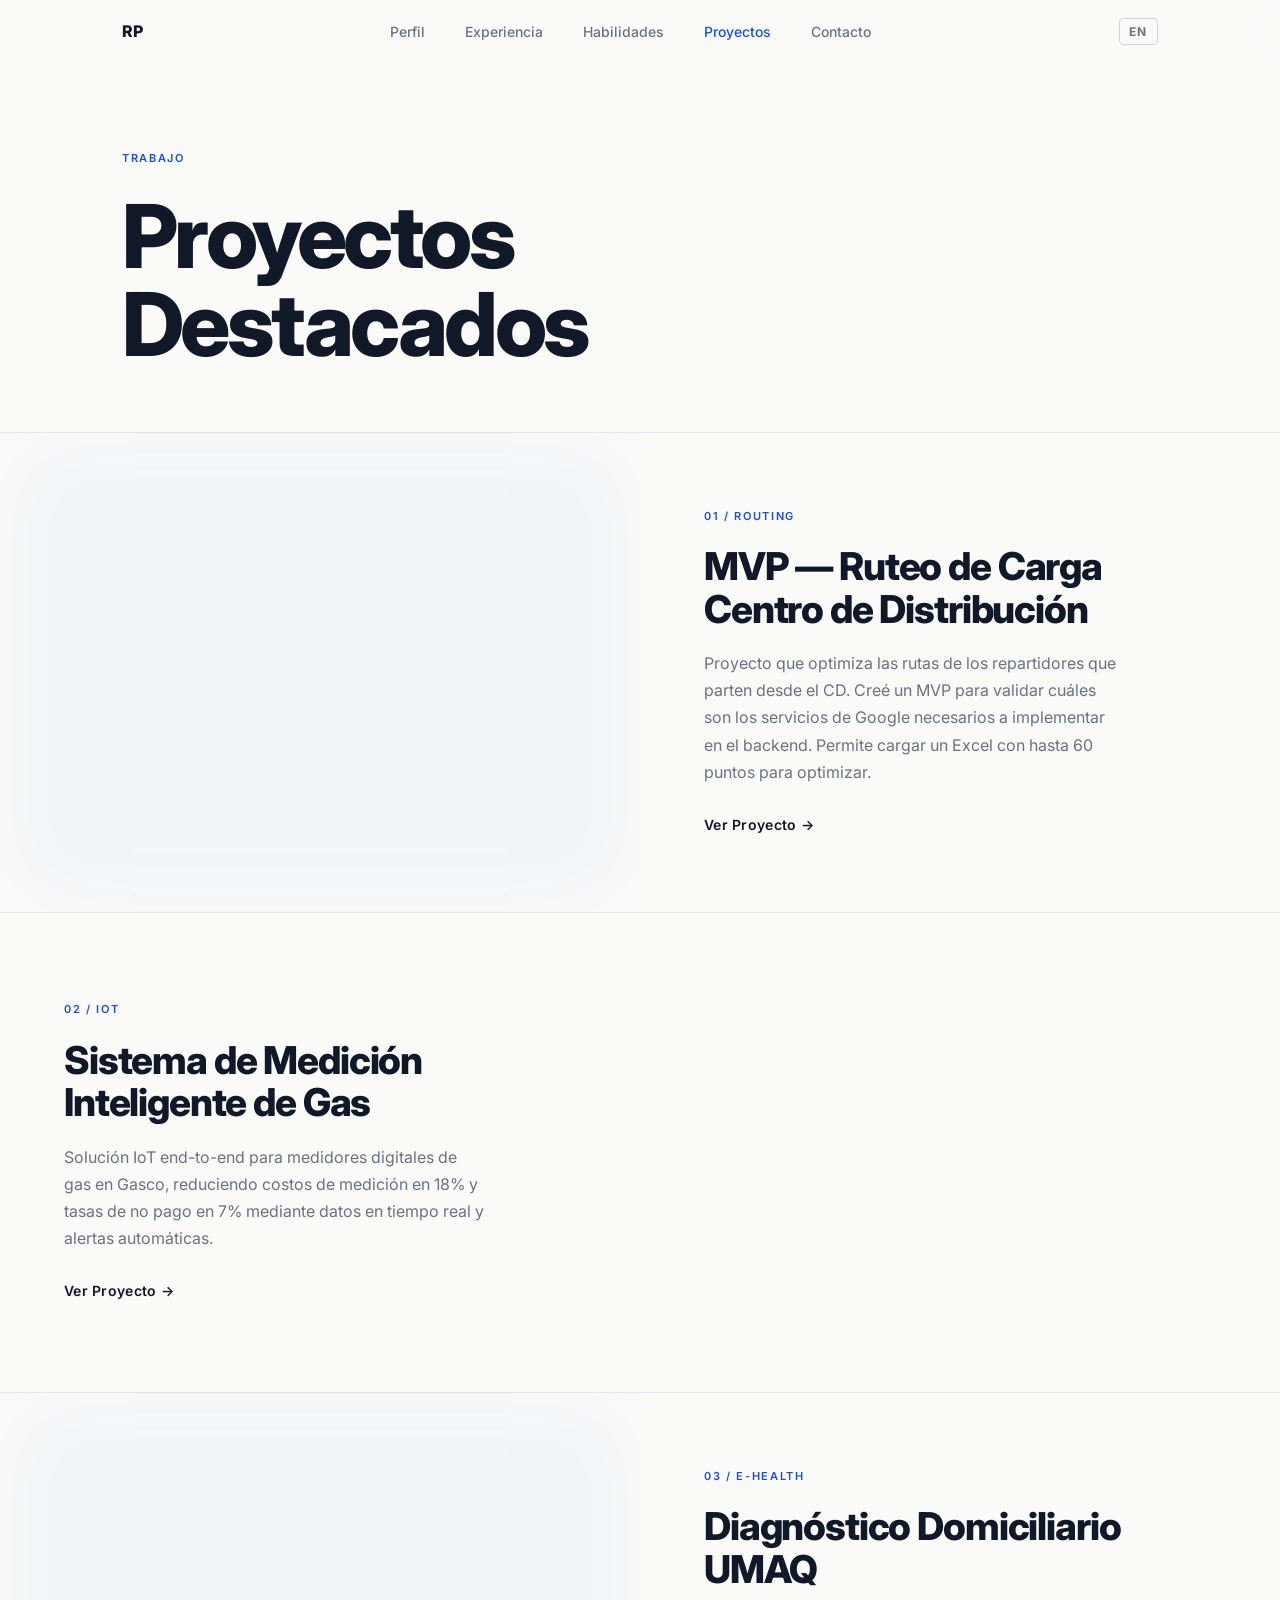
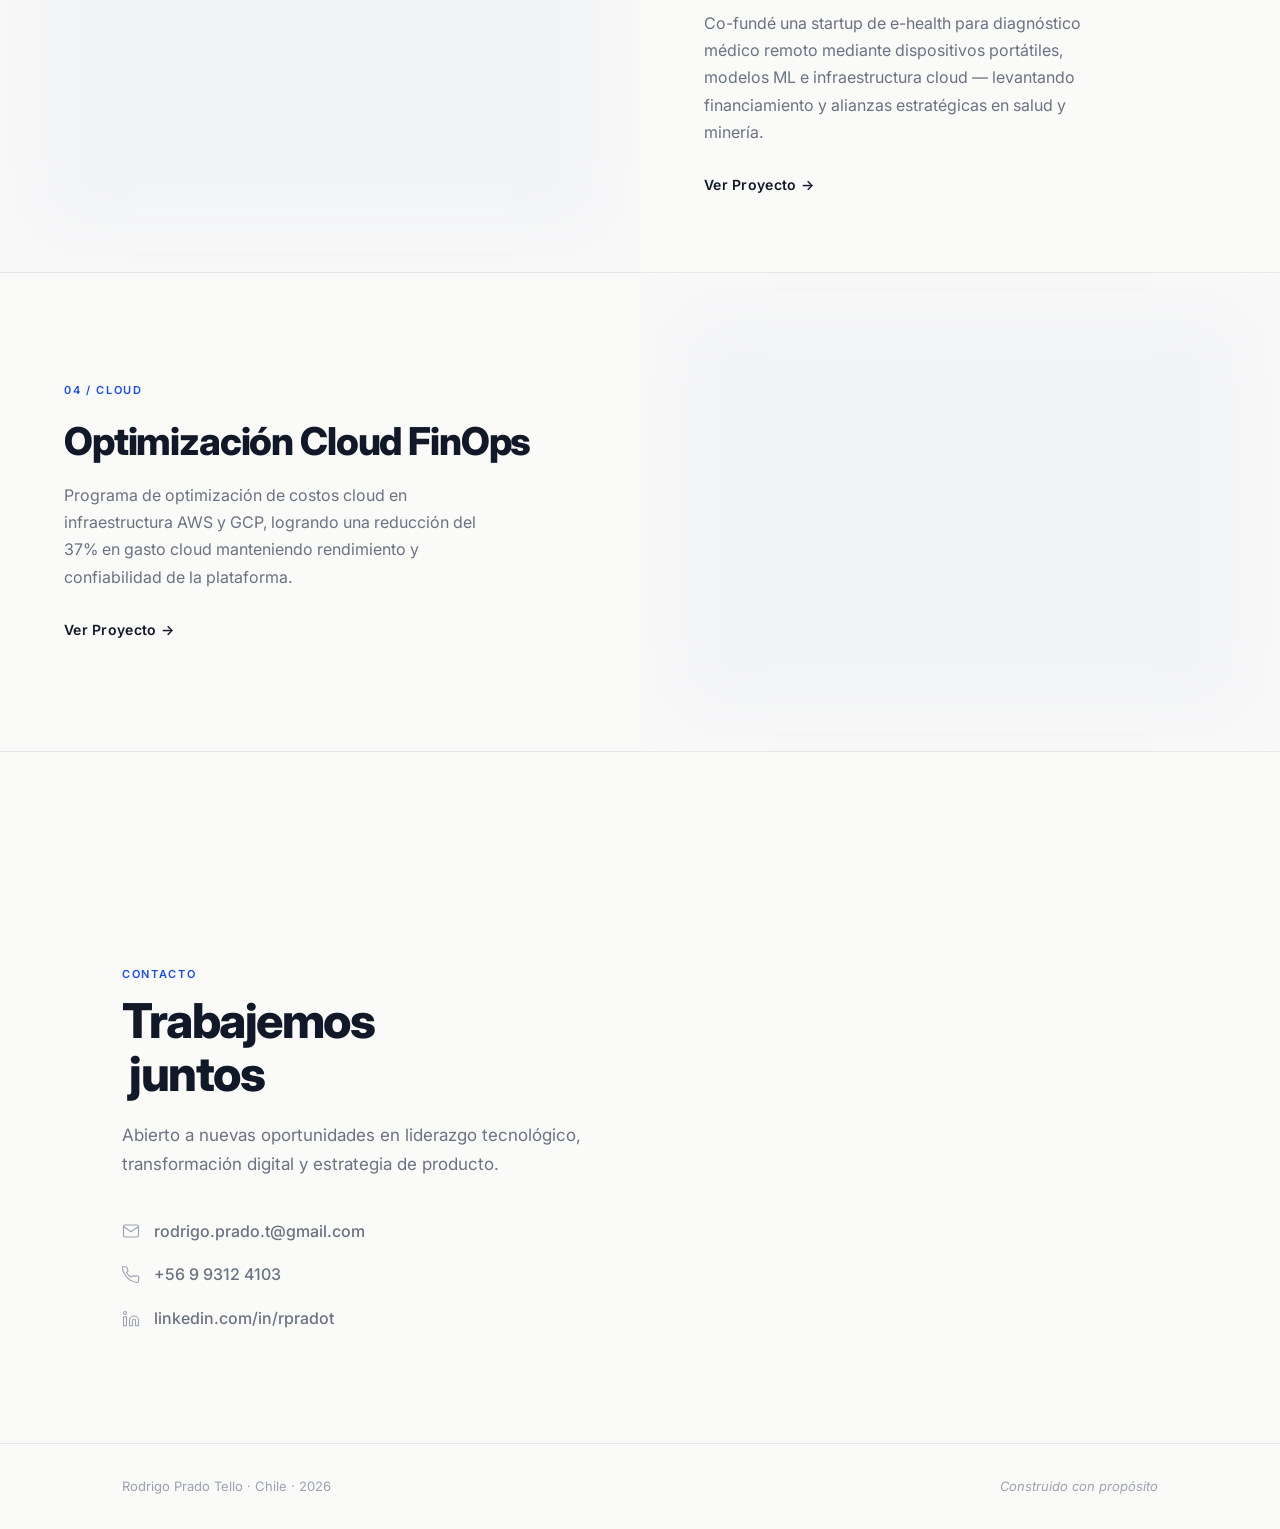
==== commit 1a46c4d4: "Embed YouTube video in Smart Gas Metering project placeholder Replace static image placeholder with " ====
--- a/projects.html
+++ b/projects.html
@@ -55,7 +55,7 @@
         <h2 class="project-item__title t" data-key="proj1_title">Dynamic Pricing Platform</h2>
         <p class="project-item__desc t" data-key="proj1_desc">Scalable web architecture with real-time dynamic pricing
           and demand estimation engines, achieving a +22% improvement in sales funnel conversion at Transvip.</p>
-        <a href="#" class="project-item__link t" data-key="proj_view">View Project →</a>
+        <a href="https://routeplan-tawny.vercel.app/" target="_blank" rel="noopener" class="project-item__link t" data-key="proj_view">View Project →</a>
       </div>
     </article>
 
@@ -68,7 +68,9 @@
         </p>
         <a href="#" class="project-item__link t" data-key="proj_view">View Project →</a>
       </div>
-      <div class="project-item__image" aria-hidden="true"></div>
+      <div class="project-item__video">
+        <iframe src="https://www.youtube.com/embed/WN08m9cK5Rs" title="Smart Gas Metering System" allow="accelerometer; autoplay; clipboard-write; encrypted-media; gyroscope; picture-in-picture" allowfullscreen></iframe>
+      </div>
     </article>
 
     <article class="project-item fade-in">
--- a/style.css
+++ b/style.css
@@ -743,6 +743,21 @@
   position: relative;
 }
 
+.project-item__video {
+  position: relative;
+  overflow: hidden;
+  min-height: 360px;
+}
+
+.project-item__video iframe {
+  position: absolute;
+  inset: 0;
+  width: 100%;
+  height: 100%;
+  border: 0;
+  display: block;
+}
+
 .project-item__image::after {
   content: '';
   position: absolute;
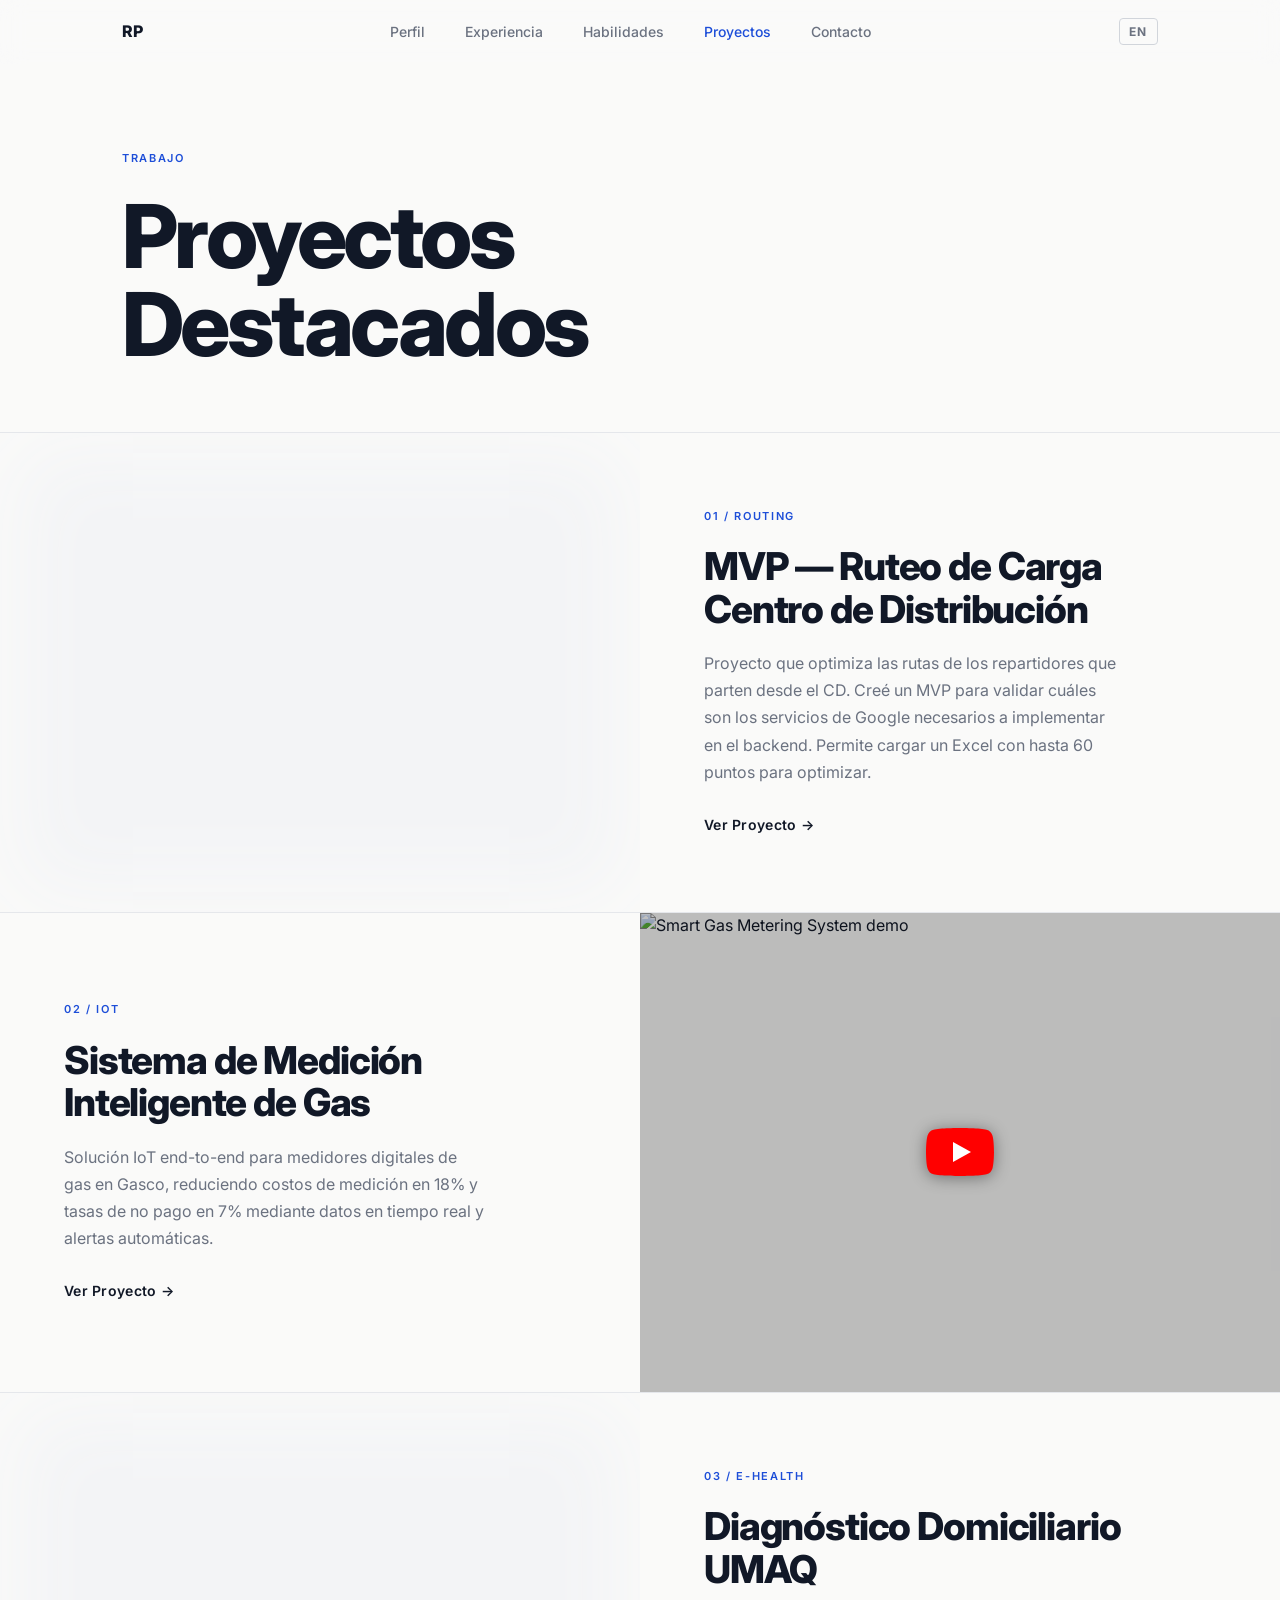
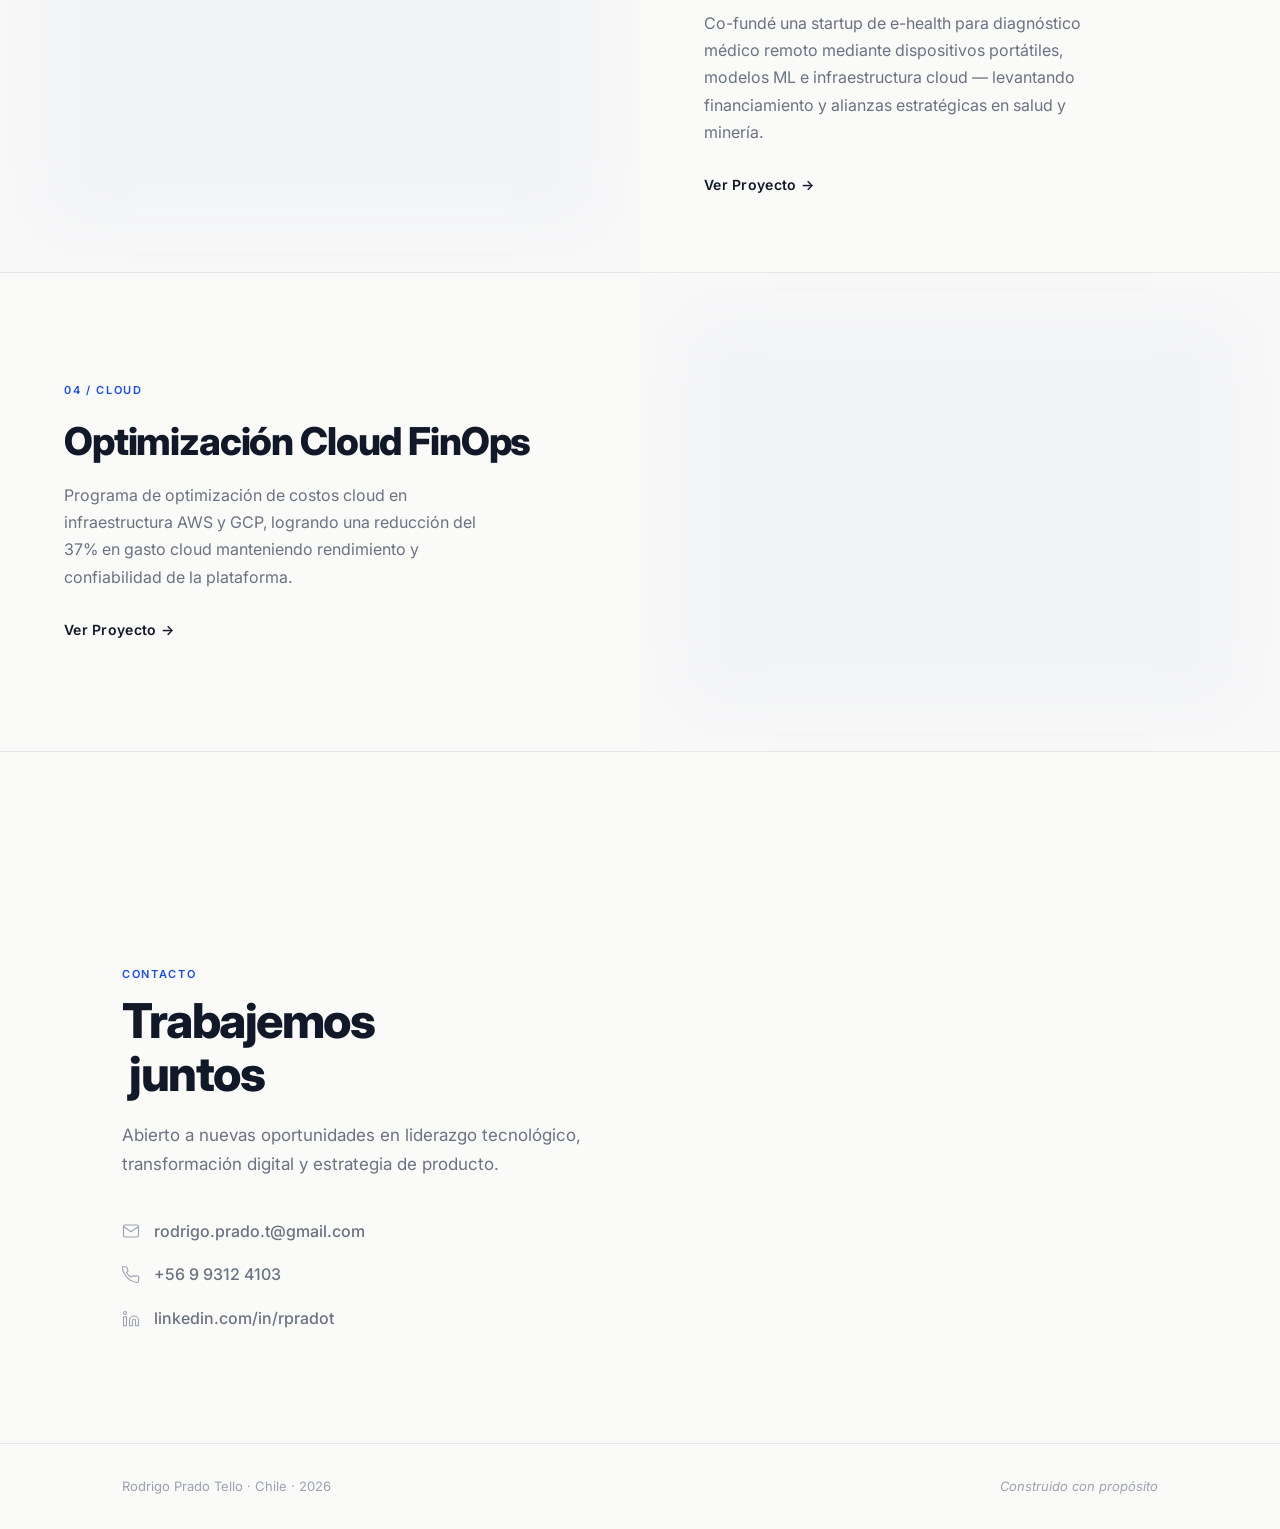
==== commit 89c7ff68: "Replace YouTube iframe with clickable thumbnail for project 2 Video has embedding disabled (Error 15" ====
--- a/projects.html
+++ b/projects.html
@@ -68,9 +68,12 @@
         </p>
         <a href="#" class="project-item__link t" data-key="proj_view">View Project →</a>
       </div>
-      <div class="project-item__video">
-        <iframe src="https://www.youtube.com/embed/WN08m9cK5Rs" title="Smart Gas Metering System" allow="accelerometer; autoplay; clipboard-write; encrypted-media; gyroscope; picture-in-picture" allowfullscreen></iframe>
-      </div>
+      <a class="project-item__yt-thumb" href="https://www.youtube.com/watch?v=WN08m9cK5Rs" target="_blank" rel="noopener" aria-label="Ver video en YouTube">
+        <img src="https://img.youtube.com/vi/WN08m9cK5Rs/maxresdefault.jpg" alt="Smart Gas Metering System demo" />
+        <div class="project-item__yt-play" aria-hidden="true">
+          <svg viewBox="0 0 68 48" xmlns="http://www.w3.org/2000/svg"><path d="M66.52 7.74A8.55 8.55 0 0 0 60.48 1.7C55.14 0 34 0 34 0S12.86 0 7.52 1.7A8.55 8.55 0 0 0 1.48 7.74C0 13.08 0 24 0 24s0 10.92 1.48 16.26a8.55 8.55 0 0 0 6.04 6.04C12.86 48 34 48 34 48s21.14 0 26.48-1.7a8.55 8.55 0 0 0 6.04-6.04C68 34.92 68 24 68 24s0-10.92-1.48-16.26z" fill="#FF0000"/><path d="M27 34l18-10-18-10v20z" fill="#fff"/></svg>
+        </div>
+      </a>
     </article>
 
     <article class="project-item fade-in">
--- a/style.css
+++ b/style.css
@@ -743,19 +743,48 @@
   position: relative;
 }
 
-.project-item__video {
+.project-item__yt-thumb {
   position: relative;
+  display: block;
   overflow: hidden;
   min-height: 360px;
 }
 
-.project-item__video iframe {
+.project-item__yt-thumb img {
+  width: 100%;
+  height: 100%;
+  object-fit: cover;
+  display: block;
+  transition: transform 0.4s var(--ease);
+}
+
+.project-item__yt-thumb:hover img {
+  transform: scale(1.03);
+}
+
+.project-item__yt-play {
   position: absolute;
   inset: 0;
-  width: 100%;
-  height: 100%;
-  border: 0;
-  display: block;
+  display: flex;
+  align-items: center;
+  justify-content: center;
+  background: rgba(0, 0, 0, 0.25);
+  transition: background 0.3s var(--ease);
+}
+
+.project-item__yt-thumb:hover .project-item__yt-play {
+  background: rgba(0, 0, 0, 0.4);
+}
+
+.project-item__yt-play svg {
+  width: 68px;
+  height: 48px;
+  filter: drop-shadow(0 2px 8px rgba(0,0,0,0.4));
+  transition: transform 0.3s var(--ease);
+}
+
+.project-item__yt-thumb:hover .project-item__yt-play svg {
+  transform: scale(1.1);
 }
 
 .project-item__image::after {
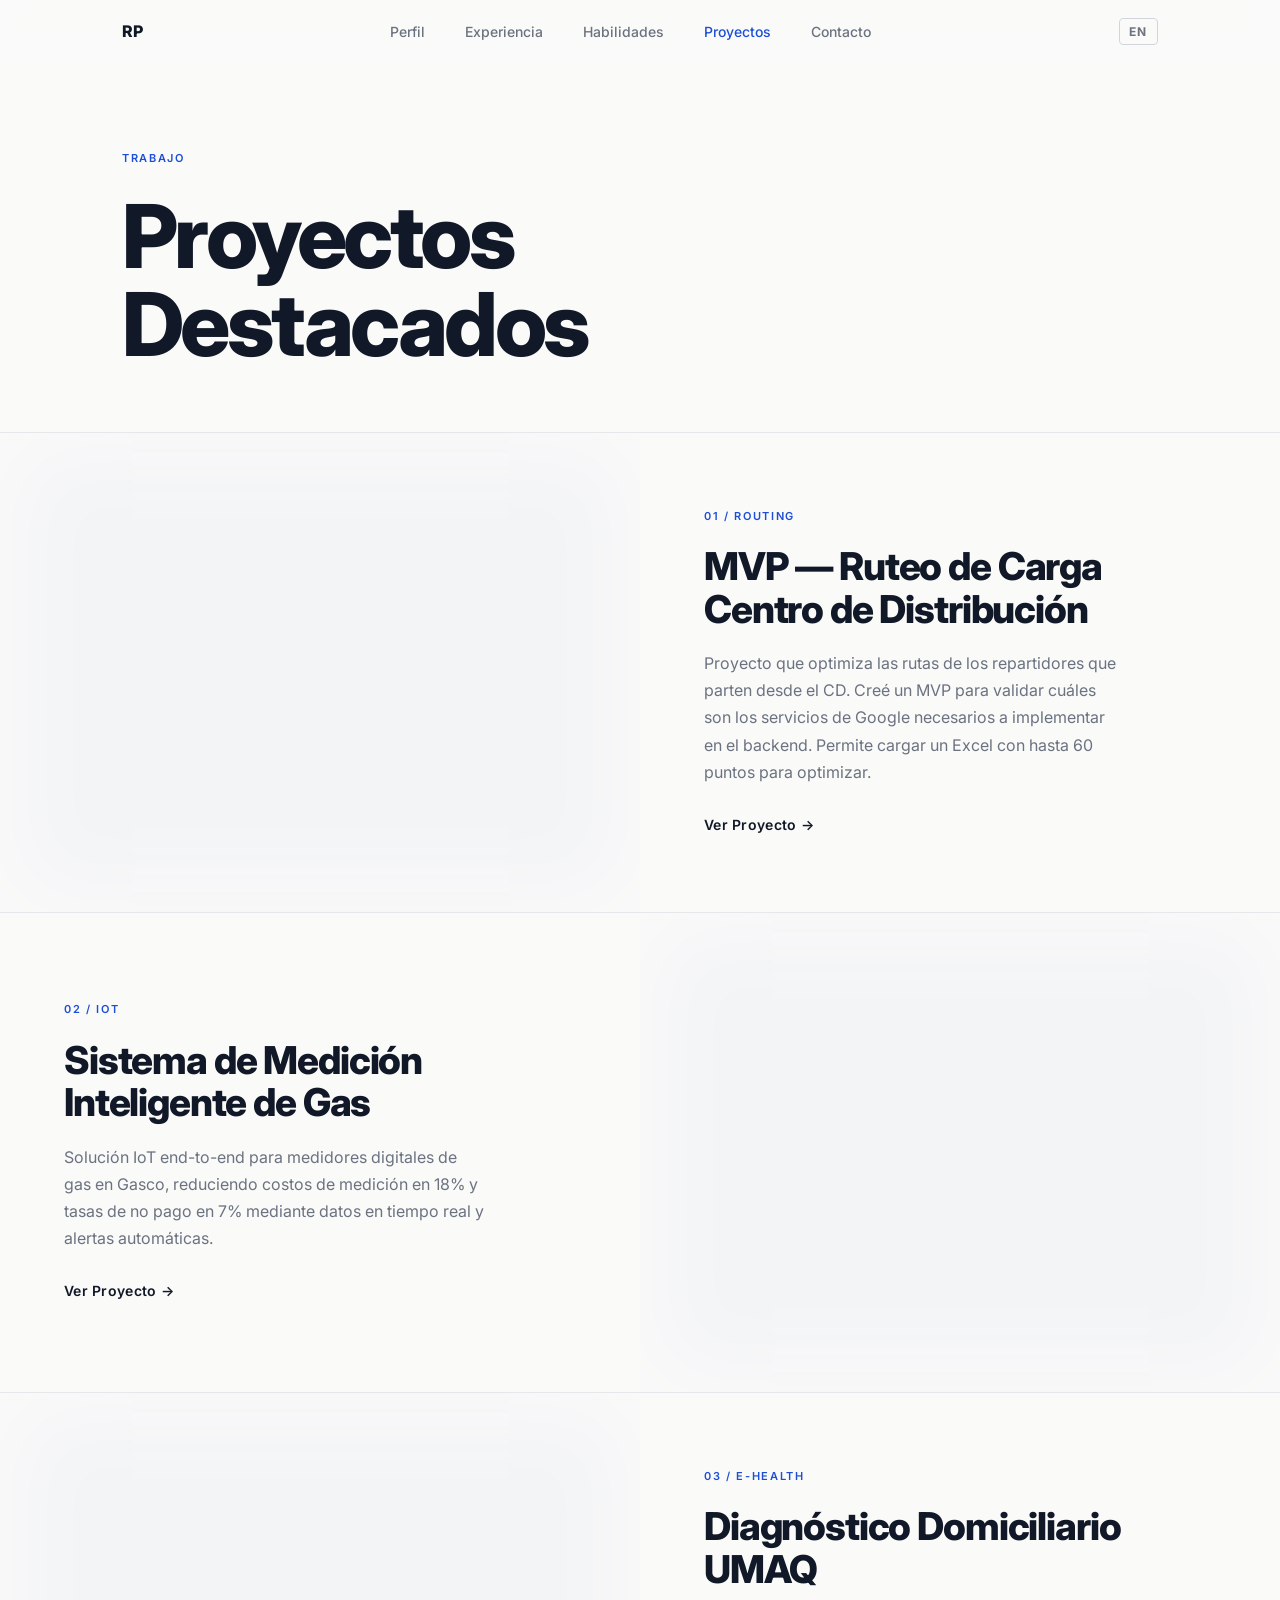
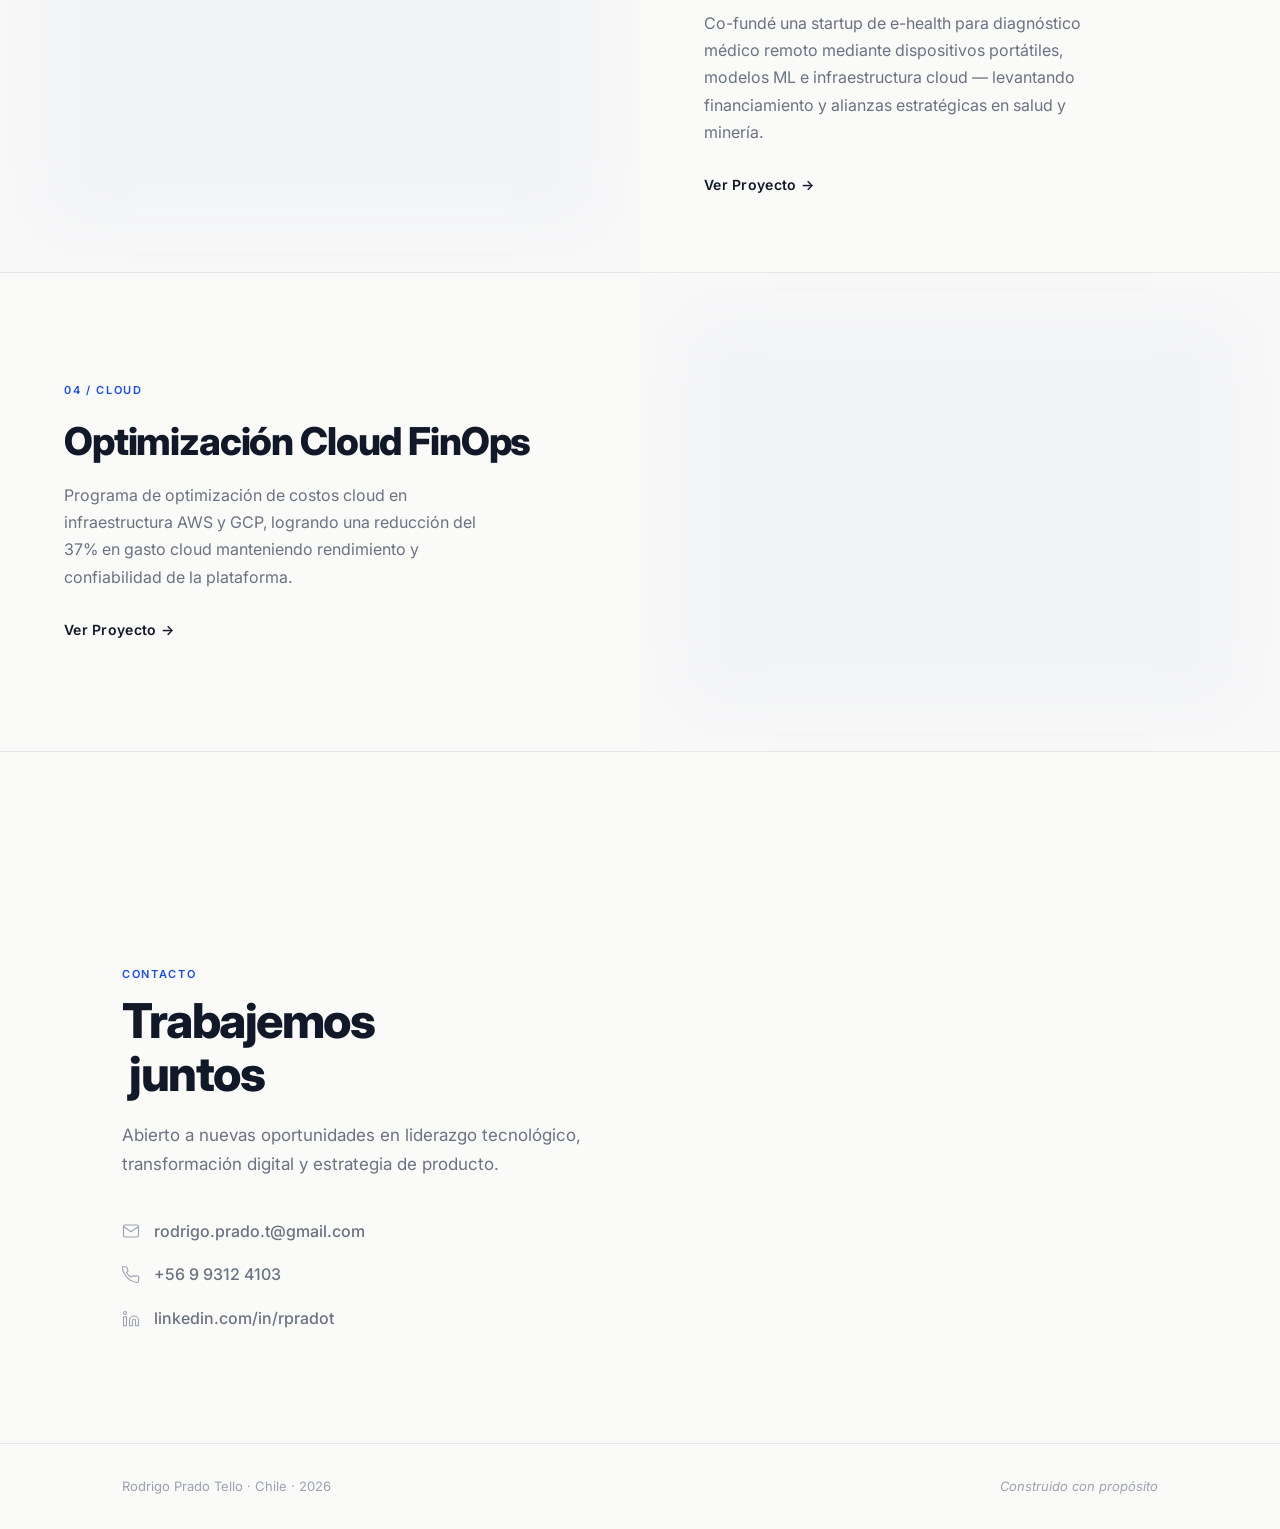
==== commit 69ae6c87: "Use Medidor_digital.jpg with vignette frame for project 2, add YT link - Replace YouTube thumbnail w" ====
--- a/projects.html
+++ b/projects.html
@@ -66,14 +66,9 @@
         <p class="project-item__desc t" data-key="proj2_desc">End-to-end IoT solution for digital gas meters at Gasco,
           reducing measurement costs by 18% and non-payment rates by 7% through real-time data and automated alerting.
         </p>
-        <a href="#" class="project-item__link t" data-key="proj_view">View Project →</a>
+        <a href="https://www.youtube.com/watch?v=S2B2DHMb2BE" target="_blank" rel="noopener" class="project-item__link t" data-key="proj_view">View Project →</a>
       </div>
-      <a class="project-item__yt-thumb" href="https://www.youtube.com/watch?v=WN08m9cK5Rs" target="_blank" rel="noopener" aria-label="Ver video en YouTube">
-        <img src="https://img.youtube.com/vi/WN08m9cK5Rs/maxresdefault.jpg" alt="Smart Gas Metering System demo" />
-        <div class="project-item__yt-play" aria-hidden="true">
-          <svg viewBox="0 0 68 48" xmlns="http://www.w3.org/2000/svg"><path d="M66.52 7.74A8.55 8.55 0 0 0 60.48 1.7C55.14 0 34 0 34 0S12.86 0 7.52 1.7A8.55 8.55 0 0 0 1.48 7.74C0 13.08 0 24 0 24s0 10.92 1.48 16.26a8.55 8.55 0 0 0 6.04 6.04C12.86 48 34 48 34 48s21.14 0 26.48-1.7a8.55 8.55 0 0 0 6.04-6.04C68 34.92 68 24 68 24s0-10.92-1.48-16.26z" fill="#FF0000"/><path d="M27 34l18-10-18-10v20z" fill="#fff"/></svg>
-        </div>
-      </a>
+      <a href="https://www.youtube.com/watch?v=S2B2DHMb2BE" target="_blank" rel="noopener" class="project-item__image" style="background-image:url('Medidor_digital.jpg');background-size:cover;background-position:center;" aria-label="Ver video del proyecto"></a>
     </article>
 
     <article class="project-item fade-in">
--- a/style.css
+++ b/style.css
@@ -743,49 +743,6 @@
   position: relative;
 }
 
-.project-item__yt-thumb {
-  position: relative;
-  display: block;
-  overflow: hidden;
-  min-height: 360px;
-}
-
-.project-item__yt-thumb img {
-  width: 100%;
-  height: 100%;
-  object-fit: cover;
-  display: block;
-  transition: transform 0.4s var(--ease);
-}
-
-.project-item__yt-thumb:hover img {
-  transform: scale(1.03);
-}
-
-.project-item__yt-play {
-  position: absolute;
-  inset: 0;
-  display: flex;
-  align-items: center;
-  justify-content: center;
-  background: rgba(0, 0, 0, 0.25);
-  transition: background 0.3s var(--ease);
-}
-
-.project-item__yt-thumb:hover .project-item__yt-play {
-  background: rgba(0, 0, 0, 0.4);
-}
-
-.project-item__yt-play svg {
-  width: 68px;
-  height: 48px;
-  filter: drop-shadow(0 2px 8px rgba(0,0,0,0.4));
-  transition: transform 0.3s var(--ease);
-}
-
-.project-item__yt-thumb:hover .project-item__yt-play svg {
-  transform: scale(1.1);
-}
 
 .project-item__image::after {
   content: '';
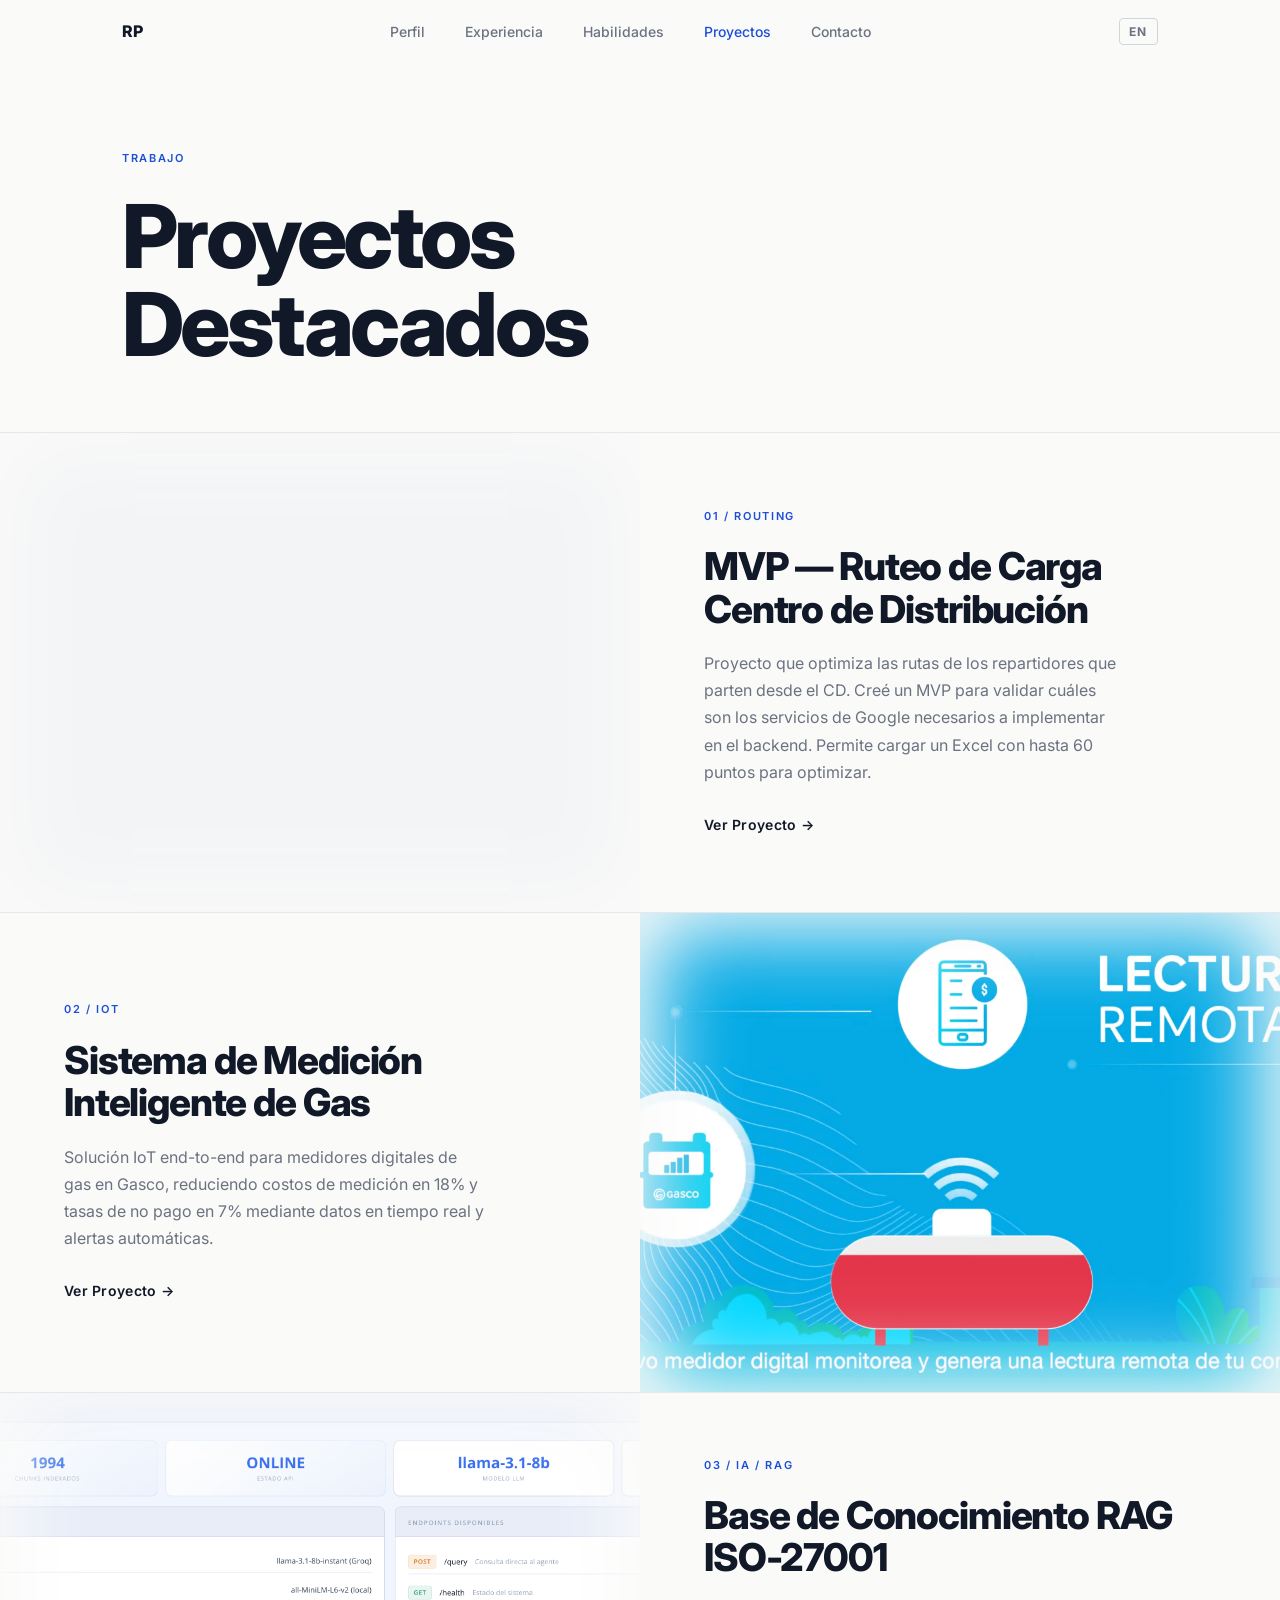
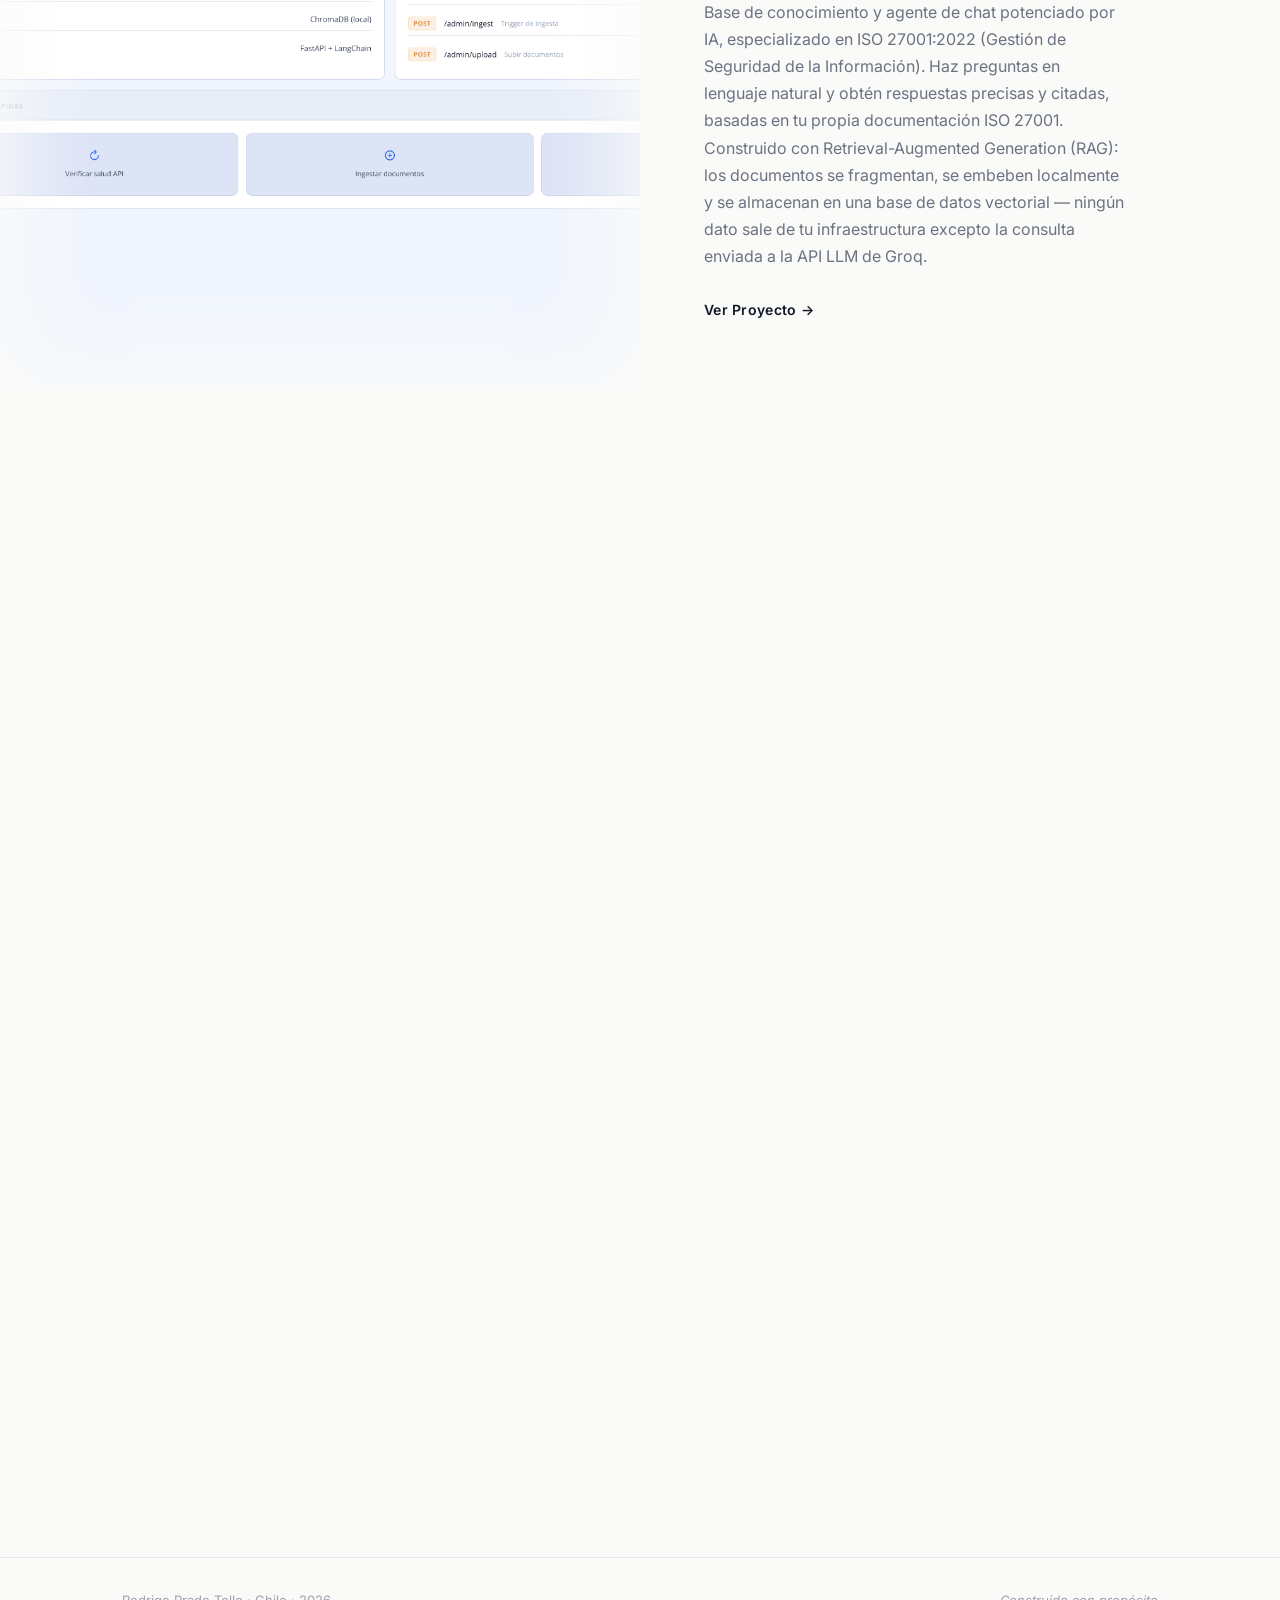
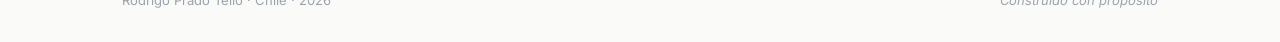
==== commit 4886a47a: "Replace project 03 with RAG ISO-27001 and add images to projects 03 and 04 - Replace E-HEALTH projec" ====
--- a/projects.html
+++ b/projects.html
@@ -72,14 +72,14 @@
     </article>
 
     <article class="project-item fade-in">
-      <div class="project-item__image" aria-hidden="true"></div>
+      <a href="https://github.com/rodrigopradot/mvp-agente-iso27001" target="_blank" rel="noopener" class="project-item__image"
+        style="background-image:url('ISO_27001.jpg');background-size:cover;background-position:center;"
+        aria-label="Ver proyecto RAG ISO-27001 en GitHub"></a>
       <div class="project-item__content">
-        <span class="project-item__meta">03 / <span class="t" data-key="proj3_cat">E-HEALTH</span></span>
-        <h2 class="project-item__title t" data-key="proj3_title">UMAQ Home Diagnostics</h2>
-        <p class="project-item__desc t" data-key="proj3_desc">Co-founded an e-health startup enabling remote medical
-          diagnosis via portable devices, ML models, and cloud infrastructure — securing funding and strategic alliances
-          in healthcare and mining.</p>
-        <a href="#" class="project-item__link t" data-key="proj_view">View Project →</a>
+        <span class="project-item__meta">03 / <span class="t" data-key="proj3_cat">IA / RAG</span></span>
+        <h2 class="project-item__title t" data-key="proj3_title">Base de Conocimiento RAG ISO-27001</h2>
+        <p class="project-item__desc t" data-key="proj3_desc">Base de conocimiento y agente de chat potenciado por IA, especializado en ISO 27001:2022 (Gestión de Seguridad de la Información). Haz preguntas en lenguaje natural y obtén respuestas precisas y citadas, basadas en tu propia documentación ISO 27001. Construido con Retrieval-Augmented Generation (RAG): los documentos se fragmentan, se embeben localmente y se almacenan en una base de datos vectorial — ningún dato sale de tu infraestructura excepto la consulta enviada a la API LLM de Groq.</p>
+        <a href="https://github.com/rodrigopradot/mvp-agente-iso27001" target="_blank" rel="noopener" class="project-item__link t" data-key="proj_view">Ver Proyecto →</a>
       </div>
     </article>
 
@@ -90,9 +90,10 @@
         <p class="project-item__desc t" data-key="proj4_desc">Cross-cloud cost optimization program across AWS and GCP
           infrastructure, delivering a 37% reduction in cloud spend while maintaining platform performance and
           reliability.</p>
-        <a href="#" class="project-item__link t" data-key="proj_view">View Project →</a>
       </div>
-      <div class="project-item__image" aria-hidden="true"></div>
+      <div class="project-item__image"
+        style="background-image:url('Optimization.jpg');background-size:cover;background-position:center;"
+        aria-hidden="true"></div>
     </article>
 
   </section>
